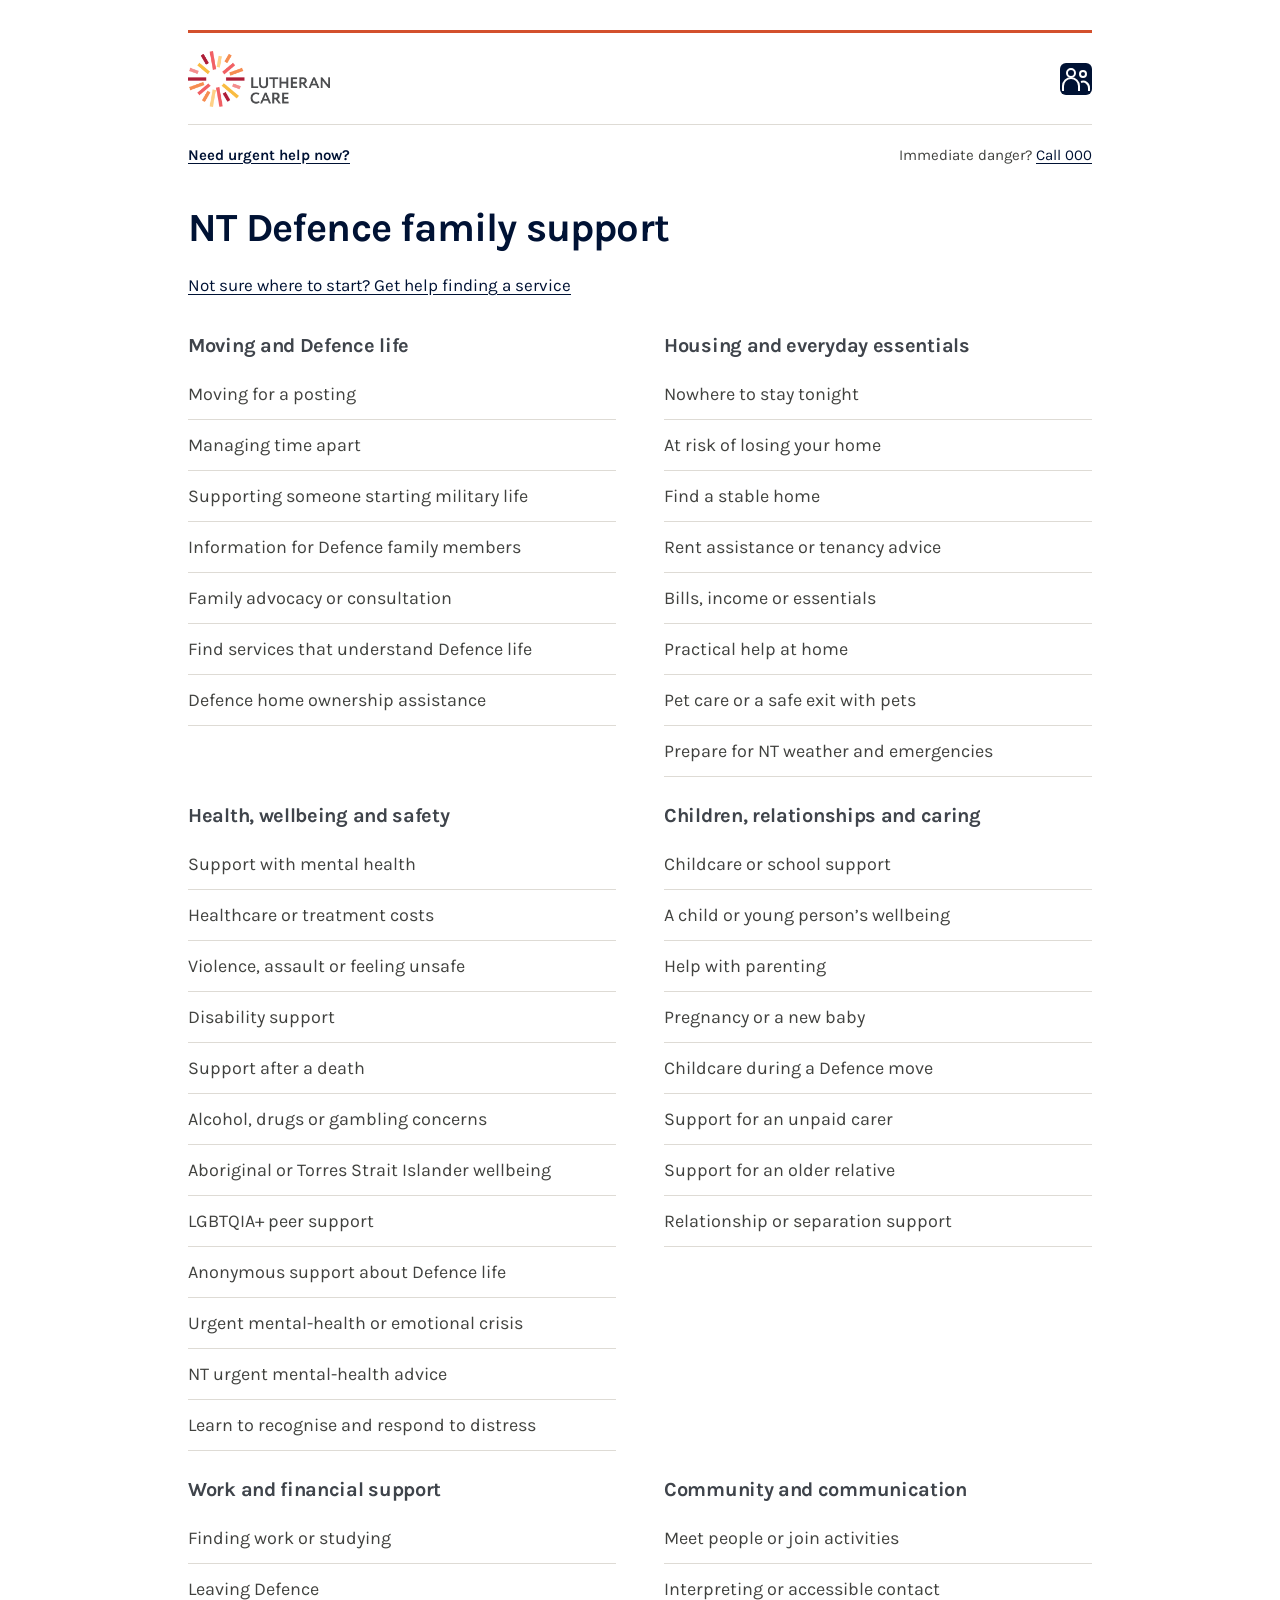
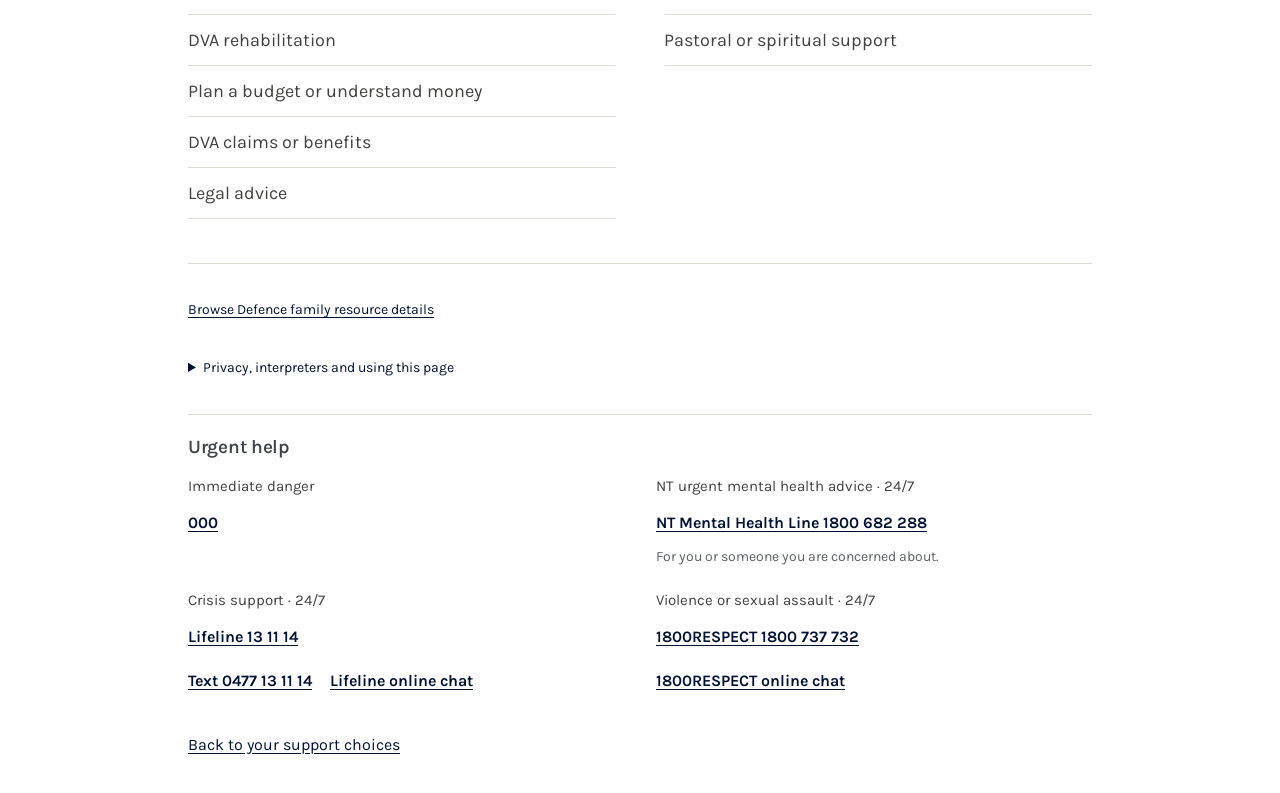
==== defence/index.html @ 1b8de9e5 "Clarify support typography and remove generic page copy" ====
<!doctype html>
<html lang="en">
<head>
  <meta charset="utf-8">
  <meta name="viewport" content="width=device-width, initial-scale=1">
  <meta name="theme-color" content="#001234">
  <meta name="referrer" content="no-referrer">
  <meta name="robots" content="noindex, nofollow">
  <meta name="description" content="Find support and advice for Defence members, veterans and families in the Northern Territory, with contacts, costs and eligibility explained.">
  <meta http-equiv="Content-Security-Policy" content="default-src 'self'; script-src 'self'; style-src 'self'; img-src 'self'; font-src 'self'; connect-src 'none'; form-action 'none'; base-uri 'none'; object-src 'none'">
  <link rel="icon" href="assets/support-icon.svg" type="image/svg+xml">
  <title>NT Defence family support | Lutheran Care</title>
  <link rel="stylesheet" href="support.css?v=20261005-typography-review">
  <script type="module" src="support.js?v=20261005-typography-review"></script>
</head>
<body class="support-defence">
  <a class="skip-link" href="#main">Skip to content</a>
  <div class="page-shell">
    <header class="site-header">
      <a href="support.html" aria-label="Support finder home"><img src="assets/lutheran-care-logo.png" width="152" height="60" alt="Lutheran Care"></a>
    </header>
    <nav class="quick-help" aria-label="Urgent support">
      <a href="#urgent-help" data-page-jump="urgent-help">Need urgent help now?</a>
      <span>Immediate danger? <a href="tel:000">Call 000</a></span>
    </nav>
    <main id="main" tabindex="-1">
      <div id="finder"></div>
      <noscript><h1>NT Defence family support</h1><p>Turn on JavaScript to match services to your situation. For serving members and families, call <a href="tel:1800624608">Defence Member and Family Helpline: 1800 624 608</a> (24/7). Veterans and families can call <a href="tel:1800823922">Veteran and Family Wellbeing Agency: 1800 823 922</a> (weekdays 8:30am–5pm local time).</p></noscript>
    </main>
    <footer>
      <p><a href="#directory">Browse Defence family resource details</a></p>
      <details class="access-help"><summary>Privacy, interpreters and using this page</summary><p>Your choices stay on this page. No answers are submitted or connected to the survey. Closing or reloading the page clears them; your browser may still keep page history.</p><p>Ask the service to arrange an interpreter or accessible contact method. Before sharing personal details, you can ask what it records and who can see it.</p></details>
      <section class="urgent" id="urgent-help" tabindex="-1" aria-labelledby="urgent-heading">
        <h2 id="urgent-heading">Urgent help</h2>
        <ul>
          <li><span>Immediate danger</span><a href="tel:000">000</a></li>
          <li><span>NT urgent mental health advice · 24/7</span><a href="tel:1800682288">NT Mental Health Line 1800 682 288</a><p>For you or someone you are concerned about.</p></li>
          <li><span>Crisis support · 24/7</span><a href="tel:131114">Lifeline 13 11 14</a><div class="urgent-actions"><a href="sms:0477131114">Text 0477 13 11 14</a><a href="https://www.lifeline.org.au/chat" rel="noreferrer">Lifeline online chat</a></div></li>
          <li><span>Violence or sexual assault · 24/7</span><a href="tel:1800737732">1800RESPECT 1800 737 732</a><div class="urgent-actions"><a href="https://www.1800respect.org.au/" rel="noreferrer">1800RESPECT online chat</a></div></li>
        </ul>
        <a class="urgent-return" href="#main" data-page-jump="main">Back to your support choices</a>
      </section>
    </footer>
  </div>
</body>
</html>
---- defence/support.css ----
@font-face {
  font-family: Karla;
  src: url("assets/Karla-Variable.ttf") format("truetype");
  font-weight: 200 800;
  font-display: swap;
}

/* Existing Karla body font; restrained accents and explicit text hierarchy. */
:root {
  --ink: #001234;
  --text: #41423f;
  --muted: #5b6066;
  --heading: #3f444b;
  --action: #b84527;
  --accent: #001234;
  --focus: #d3502d;
  --line: #dedbd5;
  --page: #fff;
  --soft: #f7f6f3;
  --selected: #fff4ed;
  --white: #fff;
  font-family: Karla, Arial, sans-serif;
  font-synthesis: none;
  color: var(--text);
  background: var(--page);
}

* { box-sizing: border-box; }
[hidden] { display: none !important; }
body { margin: 0; font-size: 17px; line-height: 1.65; }
button, input, select { font: inherit; }
button { cursor: pointer; }
button:disabled { cursor: default; opacity: .55; }
a { color: var(--accent); text-underline-offset: .2em; }
a:hover { text-decoration-thickness: 2px; }
a:focus-visible, button:focus-visible, input:focus-visible,
select:focus-visible, summary:focus-visible, [tabindex]:focus-visible {
  outline: 3px solid var(--focus);
  outline-offset: 4px;
}
::selection { background: #f4d2bc; color: var(--ink); }
p { max-width: 68ch; margin: 0 0 14px; }
h1, h2, h3 { color: var(--heading); font-weight: 600; }
h1 {
  max-width: none;
  margin: 0 0 12px;
  color: var(--ink);
  font-size: 40px;
  font-weight: 700;
  line-height: 1.15;
  letter-spacing: -.02em;
  text-wrap: wrap;
  overflow-wrap: normal;
  word-break: normal;
}
h2 { margin: 28px 0 12px; font-size: 23px; line-height: 1.3; letter-spacing: -.015em; }
h3 { margin: 0 0 8px; font-size: 22px; line-height: 1.3; letter-spacing: -.01em; }
main:focus { outline: none; }
.sr-only {
  position: absolute;
  width: 1px;
  height: 1px;
  padding: 0;
  margin: -1px;
  overflow: hidden;
  clip: rect(0, 0, 0, 0);
  white-space: nowrap;
  border: 0;
}
.skip-link { position: absolute; top: -100px; left: 20px; z-index: 5; background: var(--white); padding: 12px; }
.skip-link:focus { top: 8px; }

/* Specific titles and existing header markers identify each page. */
.page-shell { max-width: 1000px; margin: 0 auto; padding: 30px 48px 26px; }
.site-header {
  display: flex;
  align-items: center;
  gap: 24px;
  border-top: 3px solid var(--focus);
  border-bottom: 1px solid var(--line);
  padding: 18px 0 17px;
}
.site-header a { display: block; line-height: 0; }
.site-header img { display: block; width: 142px; height: auto; }
.site-header::after {
  content: "";
  display: block;
  width: 32px;
  height: 32px;
  flex: 0 0 32px;
  margin-left: auto;
  background: url("assets/support-icon.svg") center / contain no-repeat;
}
.support-homelessness .site-header { border-top-color: var(--ink); }
.support-defence .site-header { border-top-color: var(--focus); }
.quick-help {
  display: flex;
  align-items: center;
  justify-content: space-between;
  flex-wrap: wrap;
  gap: 0 24px;
  padding-top: 8px;
  font-size: 15px;
}
.quick-help > a { font-weight: 650; }
.quick-help a { display: inline-flex; align-items: center; min-height: 44px; }
.quick-help > span { color: var(--text); }
main { padding-top: 28px; min-height: 420px; }
.intro { margin-bottom: 26px; color: var(--muted); font-size: 18px; }
.back-nav {
  display: flex;
  align-items: center;
  flex-wrap: wrap;
  gap: 4px 24px;
  margin: 0 0 16px;
  font-size: 15px;
}
.back-nav a { display: inline-flex; align-items: center; min-height: 44px; }
.text-button {
  appearance: none;
  display: inline-flex;
  align-items: center;
  justify-content: center;
  min-height: 44px;
  padding: 6px 0;
  border: 0;
  background: none;
  color: var(--accent);
  text-decoration: underline;
  text-underline-offset: .2em;
}

/* Homepage links are plain rows, grouped only to make scanning easier. */
.home-groups { display: grid; grid-template-columns: repeat(2, minmax(0, 1fr)); gap: 26px 48px; }
.home-group { min-width: 0; }
.home-group h2 { margin: 0 0 10px; font-size: 20px; font-weight: 700; }
.home-links, .task-grid, .extra-task-grid { list-style: none; padding: 0; margin: 0; }
.home-links li { border-bottom: 1px solid var(--line); }
.home-links .extra-task-link { min-height: 50px; padding: 11px 0; color: var(--text); font-size: 18px; line-height: 1.45; text-decoration: none; }
.home-links .extra-task-link:hover strong { text-decoration: underline; text-underline-offset: .2em; }
.home-group h2 { scroll-margin-top: 24px; }
.task-link {
  display: flex;
  align-items: center;
  justify-content: space-between;
  gap: 16px;
  min-height: 50px;
  padding: 11px 0;
  color: var(--text);
  text-decoration: none;
}
.task-link > span { min-width: 0; }
.task-link strong { display: block; font-size: 18px; font-weight: 400; line-height: 1.45; }
.task-link small { display: block; margin-top: 4px; font-size: 15px; line-height: 1.4; color: var(--muted); }
.task-link svg { width: 19px; height: 19px; flex: 0 0 19px; stroke: var(--accent); }
.task-link:hover strong { text-decoration: underline; text-underline-offset: .2em; }
.task-link:focus-visible { outline-offset: 3px; }
.task-grid { display: grid; grid-template-columns: repeat(2, minmax(0, 1fr)); gap: 0 38px; }
.task-grid li { border-top: 1px solid var(--line); }
.task-choices .task-link { min-height: 64px; padding: 15px 0; }
.task-choices .task-link strong { font-size: 19px; }
.human-link { margin: 24px 0 0; font-size: 17px; }
.human-link a { display: inline-flex; align-items: center; min-height: 44px; }
.human-link + .human-link { margin-top: 10px; }
.intro + .human-link { margin: -10px 0 24px; }
.extra-help { margin-top: 28px; border-top: 1px solid var(--line); padding-top: 12px; }
.extra-help > summary { cursor: pointer; min-height: 44px; padding: 8px 0; font-size: 18px; font-weight: 650; }
.extra-task-grid { display: grid; grid-template-columns: repeat(2, minmax(0, 1fr)); column-gap: 38px; }
.extra-task-link { display: flex; align-items: center; min-height: 44px; padding: 9px 0; font-size: 16px; }
.extra-task-link strong { font-weight: 400; }
.home-help { margin: 12px 0 26px; }

/* Answers stay visible while one necessary question is asked at a time. */
.answer-record {
  max-width: 780px;
  margin: 18px 0 24px;
  padding: 4px 16px;
  border-radius: 4px;
  background: var(--soft);
  font-size: 16px;
}
.answer-record ul { list-style: none; margin: 0; padding: 0; }
.answer-record li { display: flex; align-items: center; justify-content: space-between; gap: 16px; padding: 8px 0; }
.answer-record li + li { border-top: 1px solid var(--line); }
.answer-record li > span { min-width: 0; }
.answer-record small, .answer-record strong { display: block; }
.answer-record small { font-size: 14px; line-height: 1.4; color: var(--muted); }
.answer-record strong { margin-top: 2px; color: var(--text); font-weight: 600; line-height: 1.5; }
.answer-record button, .answer-record a { flex-shrink: 0; min-height: 44px; }
.answer-record a { display: inline-flex; align-items: center; }
.handoff-context { margin-bottom: 18px; font-size: 16px; }
.question-area { max-width: 780px; margin-top: 24px; }
#support-flow { max-width: 780px; margin: 0; }
.flow-back { position: static; margin: 0 0 10px; }
.flow-back .text-button { justify-content: flex-start; }
.choice-fieldset { min-width: 0; max-width: 780px; margin: 0; padding: 0; border: 0; }
.choice-fieldset legend { max-width: 100%; width: 100%; margin-bottom: 16px; padding: 0; }
.choice-fieldset legend h2 { margin: 0; font-size: 26px; font-weight: 600; line-height: 1.3; }
#flow-questions legend h2, #support-contacts-heading { scroll-margin-top: clamp(80px, 25vh, 180px); }
.question-hint { margin: 0 0 16px; color: var(--muted); font-size: 16px; }
.choice-list { display: grid; grid-template-columns: repeat(2, minmax(0, 1fr)); gap: 10px; }
.choice-row {
  display: flex;
  align-items: flex-start;
  gap: 12px;
  min-height: 56px;
  padding: 13px 16px;
  border: 1px solid #8b8e91;
  border-radius: 4px;
  background: var(--white);
  cursor: pointer;
}
.choice-row > span { min-width: 0; }
.choice-row:hover { border-color: var(--accent); background: var(--soft); }
.choice-row:has(input:checked) { border-color: var(--accent); box-shadow: inset 0 0 0 1px var(--accent); background: var(--selected); }
.choice-row:has(input:focus-visible) { outline: 3px solid var(--focus); outline-offset: 3px; }
.choice-row input { width: 21px; height: 21px; flex: 0 0 21px; margin: 2px 0 0; accent-color: var(--accent); }
.choice-row input:focus-visible { outline: none; }
.choice-row strong { display: block; color: var(--text); font-size: 17px; line-height: 1.45; font-weight: 500; }
.choice-row small { display: block; margin-top: 4px; font-size: 14px; line-height: 1.55; color: var(--muted); }
.form-actions { position: static; display: flex; align-items: center; flex-wrap: wrap; gap: 12px 20px; margin: 18px 0 12px; }
.related-needs { display: flex; flex-direction: column; align-items: flex-start; gap: 8px; margin-top: 20px; font-size: 16px; }
.related-needs a { display: inline-flex; align-items: center; min-height: 44px; }
.topic-label, .quiet { color: var(--muted); font-size: 14px; }
.safety-note { max-width: 780px; }
.notice { margin: 0 0 20px; padding: 14px 18px; border-radius: 4px; background: var(--selected); font-size: 16px; line-height: 1.5; }
.error { color: #992824; font-size: 16px; }

/* Full contact cards keep direct actions and published conditions together. */
.flow-results { margin-top: 24px; }
.contacts-heading { margin-bottom: 16px; }
.contacts-heading h2 { margin: 0; color: var(--muted); font-size: 18px; font-weight: 500; line-height: 1.4; }
.service-card {
  min-width: 0;
  margin: 0 0 20px;
  padding: 24px;
  border: 1px solid var(--line);
  border-radius: 4px;
  background: var(--white);
}
.service-card-head { min-width: 0; margin-bottom: 16px; }
.service-card-head h3 { margin: 0 0 10px; color: var(--heading); font-size: 24px; font-weight: 600; line-height: 1.3; overflow-wrap: break-word; }
.service-card .offer { margin: 0 0 10px; color: var(--text); font-size: 17px; line-height: 1.6; }
.area { margin: 0 0 8px; font-size: 15px; color: var(--muted); }
.fit-note { margin: 0; font-size: 15px; line-height: 1.65; color: var(--muted); }
.contact-panel { min-width: 0; padding: 16px 18px; border-radius: 4px; background: var(--soft); }
.service-actions, .alt-actions { display: flex; align-items: center; flex-wrap: wrap; gap: 8px 18px; margin: 0 0 12px; }
.service-actions a, .alt-actions a { display: inline-flex; align-items: center; min-height: 44px; font-size: 16px; overflow-wrap: anywhere; }
.button {
  display: inline-flex;
  align-items: center;
  justify-content: center;
  max-width: 100%;
  min-height: 48px;
  padding: 11px 18px;
  border: 1px solid var(--action);
  border-radius: 4px;
  background: var(--action);
  color: var(--white);
  font-size: 17px;
  line-height: 1.35;
  font-weight: 600;
  text-align: center;
  text-decoration: none;
}
.button:hover { background: var(--ink); border-color: var(--ink); color: var(--white); text-decoration: underline; }
.button-secondary { border-color: var(--accent); background: var(--white); color: var(--accent); }
.service-actions .button { font-size: 17px; }
.button-secondary:hover { background: var(--selected); color: var(--accent); }
.contact-panel p { margin: 0 0 10px; font-size: 15px; line-height: 1.5; }
.contact-panel p:last-child { margin-bottom: 0; }
.contact-panel .hours { font-weight: 500; color: var(--text); }
.contact-panel .official, .contact-panel .another-contact, .alternative > .official {
  display: inline-flex;
  align-items: center;
  min-height: 44px;
  margin-right: 18px;
  font-size: 15px;
}
.contact-panel .notice { margin-bottom: 14px; padding: 12px; }
.published-contact { white-space: pre-line; }
.service-information, .service-qualifications { min-width: 0; margin-top: 16px; }
.fit, .access, .cost { color: var(--muted); font-size: 16px; line-height: 1.65; }
.fit strong, .access strong, .cost strong { color: var(--text); font-weight: 600; }
.service-information p, .service-qualifications p, .alternative p, .contact-panel p {
  white-space: pre-line;
  overflow-wrap: anywhere;
}
.service-information p:last-child, .service-qualifications p:last-child { margin-bottom: 0; }
.service-source { margin-top: 12px; font-size: 14px; color: var(--muted); }
.service-source summary { display: list-item; min-height: 44px; padding: 10px 0; color: var(--muted); cursor: pointer; }
.service-source ul { margin: 0; padding-left: 20px; }
.service-source a { display: inline-flex; align-items: center; min-height: 44px; overflow-wrap: anywhere; }
.service-source li + li { margin-top: 2px; }
.service-checked { margin: 12px 0 0; font-size: 14px; color: var(--muted); }
#support-answers, #support-contacts, #other-contacts { scroll-margin-top: 24px; }
#other-contacts:focus, .urgent:focus { outline: 2px solid var(--focus); outline-offset: 6px; }
.alternate-list { margin-top: 28px; }
.alternate-list > h2 { margin: 0 0 16px; font-size: 23px; }
.alternative:not(.service-card) { padding: 20px 0; border-top: 1px solid var(--line); }
.alternative p { margin-bottom: 10px; font-size: 16px; }
.alt-heading { display: flex; justify-content: space-between; align-items: baseline; gap: 24px; }
.more-services { margin-top: 24px; border-top: 1px solid var(--line); padding-top: 12px; }
.more-services > summary { min-height: 44px; padding: 8px 0; color: var(--accent); font-weight: 600; cursor: pointer; }
.more-services > div { margin-top: 10px; }
.say { margin-top: 20px; font-size: 16px; }
.say summary { min-height: 44px; width: fit-content; padding: 10px 0; color: var(--accent); cursor: pointer; }
.say p { margin: 8px 0 0; padding: 15px 18px; border-radius: 4px; background: var(--soft); }
.result-bottom { display: flex; align-items: center; justify-content: space-between; flex-wrap: wrap; gap: 8px 24px; margin-top: 24px; font-size: 16px; }
.result-bottom a { display: inline-flex; align-items: center; min-height: 44px; }
.eligibility-note { margin-top: 20px; color: var(--muted); font-size: 15px; }
/* Older resource/preference renderers retain these shared content classes. */
.result-layout { display: block; }
.result-main { min-width: 0; margin-bottom: 16px; }
.result-main .primary-service-heading { font-size: 24px; }
.result-main .offer { font-size: 18px; }
.context { margin-bottom: 18px; color: var(--muted); font-size: 15px; }
.context p { margin: 0; }

/* Optional support preferences and resource details. */
.support-preferences { margin-top: 28px; border-top: 1px solid var(--line); padding-top: 24px; }
.preference-fieldset { min-width: 0; max-width: 780px; margin: 0; padding: 0; border: 0; }
.preference-fieldset legend { margin-bottom: 10px; padding: 0; font-size: 21px; font-weight: 650; line-height: 1.3; }
.preference-list { display: grid; gap: 10px; }
.preference-list .choice-row { min-height: 52px; padding: 12px 16px; }
.preference-group { margin-top: 24px; }
.preference-group h2 { margin: 0 0 12px; font-size: 21px; }
.preference-note { font-size: 16px; }
.chat-options { margin-top: 16px; border-top: 1px solid var(--line); padding-top: 16px; }
.chat-options ul { list-style: none; padding: 0; margin: 0; }
.chat-options li { margin-bottom: 8px; }
.chat-options li a { display: inline-flex; align-items: center; min-height: 44px; font-size: 16px; font-weight: 600; }
.chat-options small { display: block; font-size: 13px; line-height: 1.4; color: var(--text); }
.directory-filters { display: grid; grid-template-columns: repeat(2, minmax(0, 1fr)); gap: 20px; margin: 24px 0; }
.directory-filters label { min-width: 0; font-weight: 650; }
.directory-filters select {
  display: block;
  width: 100%;
  max-width: 100%;
  min-height: 48px;
  margin-top: 8px;
  padding: 10px;
  border: 1px solid var(--muted);
  border-radius: 4px;
  background: var(--white);
  color: var(--ink);
  font-weight: 400;
}
.directory-count { font-size: 16px; color: var(--muted); }
.directory-card { padding: 12px 0; border-top: 1px solid var(--line); scroll-margin-top: 24px; }
.directory-card > summary { min-height: 44px; padding: 8px 0; color: var(--accent); font-size: 21px; font-weight: 650; cursor: pointer; overflow-wrap: anywhere; }
.directory-card > div { padding: 8px 12px 20px; }
.directory-card .alternative { margin: 0; padding: 0; border: 0; }
.directory-access { margin-top: 18px; border-top: 1px solid var(--line); padding-top: 12px; font-size: 16px; }
.directory-access h3 { font-size: 18px; }
.directory-access p, .directory-access li { overflow-wrap: anywhere; }

/* Emergency support stays available independently of the finder. */
footer { margin-top: 44px; border-top: 1px solid var(--line); padding-top: 24px; color: var(--muted); font-size: 14px; }
footer > p > a { display: inline-flex; align-items: center; min-height: 44px; }
.access-help { margin-bottom: 24px; }
.access-help summary { min-height: 44px; width: fit-content; padding: 10px 0; color: var(--accent); cursor: pointer; }
.access-help p { margin-top: 12px; font-size: 14px; }
.urgent { border-top: 1px solid var(--line); padding-top: 20px; scroll-margin-top: 24px; }
.urgent h2 { margin: 0 0 16px; font-size: 19px; }
.urgent ul { display: grid; grid-template-columns: repeat(2, minmax(0, 1fr)); gap: 22px 32px; list-style: none; margin: 0; padding: 0; }
.urgent li { min-width: 0; }
.urgent li span { display: block; margin-bottom: 4px; color: var(--text); font-size: 15px; line-height: 1.4; }
.urgent li a { display: inline-flex; align-items: center; min-height: 44px; max-width: 100%; font-size: 16px; font-weight: 650; overflow-wrap: anywhere; }
.urgent li p { margin: 0; font-size: 14px; }
.urgent-actions { display: flex; flex-wrap: wrap; gap: 0 18px; }
.urgent-return { display: inline-flex; align-items: center; min-height: 44px; margin-top: 20px; font-size: 16px; }
.checked { margin: 20px 0 0; font-size: 12px; }

@media (max-width: 700px) {
  .page-shell { padding: 22px 23px 24px; }
  .site-header { padding-top: 16px; padding-bottom: 15px; }
  .site-header img { width: 120px; }
  .quick-help { gap: 0 18px; font-size: 14px; padding-top: 6px; }
  main { padding-top: 22px; min-height: 0; }
  h1 { font-size: 32px; }
  .intro { font-size: 17px; margin-bottom: 24px; }
  .back-nav { margin-bottom: 14px; }
  .home-groups { grid-template-columns: 1fr; gap: 26px; }
  .home-group h2 { font-size: 20px; }
  .task-grid, .extra-task-grid { grid-template-columns: 1fr; }
  .task-link { min-height: 50px; padding: 11px 0; }
  .task-link strong { font-size: 18px; }
  .task-link small { font-size: 14px; }
  .task-choices .task-link { min-height: 60px; }
  .task-choices .task-link strong { font-size: 18px; }
  .human-link { font-size: 16px; margin-top: 20px; }
  .home-help { margin: 10px 0 24px; }
  .answer-record { padding: 4px 12px; margin-bottom: 22px; }
  .answer-record li { gap: 12px; }
  .question-area { margin-top: 22px; }
  .choice-fieldset legend h2 { font-size: 24px; }
  .choice-list { grid-template-columns: 1fr; }
  .choice-list-compact { grid-template-columns: repeat(2, minmax(0, 1fr)); }
  .choice-row { gap: 10px; padding: 12px; }
  .choice-row { scroll-margin-block: 18px; }
  .notice { padding: 14px 16px; font-size: 15px; }
  .contacts-heading h2 { font-size: 18px; }
  .service-card { padding: 18px 16px; margin-bottom: 18px; }
  .service-card-head h3 { font-size: 22px; }
  .service-card .offer { font-size: 17px; }
  .contact-panel { padding: 14px; }
  .service-actions { gap: 6px 14px; }
  .service-actions .button { width: 100%; }
  .service-information { margin-top: 14px; }
  .alt-heading { display: block; }
  .directory-filters { grid-template-columns: 1fr; gap: 14px; }
  .directory-card > div { padding-left: 0; padding-right: 0; }
  .urgent ul { grid-template-columns: 1fr; gap: 18px; }
  footer { margin-top: 36px; }
}

@media (max-width: 360px) {
  .page-shell { padding-inline: 18px; }
  .site-header img { width: 110px; }
}

@media (prefers-reduced-motion: reduce) {
  * { transition: none !important; scroll-behavior: auto !important; }
}

@media (forced-colors: active) {
  .site-header, .choice-row, .service-card, .contact-panel { border-color: CanvasText; }
  .choice-row:has(input:checked) { outline: 1px solid Highlight; box-shadow: none; }
}

@page { size: A4; margin: 14mm; }
@media print {
  html, body { background: #fff; }
  body { font-size: 16px; line-height: 1.4; }
  .page-shell { max-width: none; padding: 0; }
  .site-header { border-top: 0; padding: 0 0 12px; }
  main { padding-top: 20px; min-height: 0; }
  h1 { font-size: 26px; }
  h1, h2, h3 { break-after: avoid; }
  .back-nav, .skip-link, .quick-help, .help-index, .home-groups, .task-grid,
  .extra-help, .answer-record, .question-area, #support-flow,
  .form-actions, .flow-back, .related-needs, .result-bottom,
  .preference-fieldset, .access-help, .urgent, .say,
  .another-contact, .service-source, .directory-filters { display: none; }
  .service-source { display: block; margin-top: 8px; }
  .service-source > summary { display: block; min-height: 0; padding: 0; font-size: 13px; font-weight: 400; color: #444; list-style: none; }
  .service-source > summary::-webkit-details-marker { display: none; }
  .service-source > ul { display: none; }
  .flow-results { border: 0; margin: 0; padding: 0; }
  .contacts-heading { margin-bottom: 14px; }
  .service-card { margin-bottom: 16px; padding: 12px 0; border: 0; border-top: 1px solid #aaa; break-inside: avoid; }
  .service-card-head h3, .primary-service-heading { font-size: 22px; }
  .service-card .offer { font-size: 17px; }
  .contact-panel { margin: 0; padding: 8px 0; background: #fff; break-inside: avoid; }
  .contact-panel .button, .button { min-height: 0; border: 0; padding: 0; background: #fff; color: #111; text-align: left; justify-content: flex-start; }
  .service-actions, .alt-actions { display: block; margin-bottom: 8px; }
  .service-actions a, .alt-actions a, .contact-panel a, .alternative > .official { display: block; min-height: 0; max-width: 100%; margin: 0 0 6px; overflow-wrap: anywhere; }
  .service-actions .button { width: auto; }
  .service-information, .service-qualifications { margin-top: 10px; }
  .alternate-list, .support-preferences { margin-top: 18px; }
  .alternative, .directory-card { break-inside: avoid; }
  .alternative { padding: 12px 0; }
  a { color: #111; }
  .service-card a[href^="http"]::after,
  .service-card a[href^="mailto:"]::after,
  .result-layout a[href^="http"]::after,
  .result-layout a[href^="mailto:"]::after,
  .alternative a[href^="http"]::after,
  .alternative a[href^="mailto:"]::after,
  .notice a[href^="http"]::after {
    content: " — " attr(href);
    font-size: 12px;
    font-weight: 400;
    overflow-wrap: anywhere;
    word-break: break-word;
  }
  .more-services > summary { display: none; }
  .more-services > div { display: block !important; }
  .more-services::details-content { content-visibility: visible !important; display: block !important; }
  footer { display: block; margin-top: 10px; padding: 0; border: 0; }
  footer > p { display: none; }
  .checked { display: block; margin: 0; color: #444; font-size: 11px; }
}
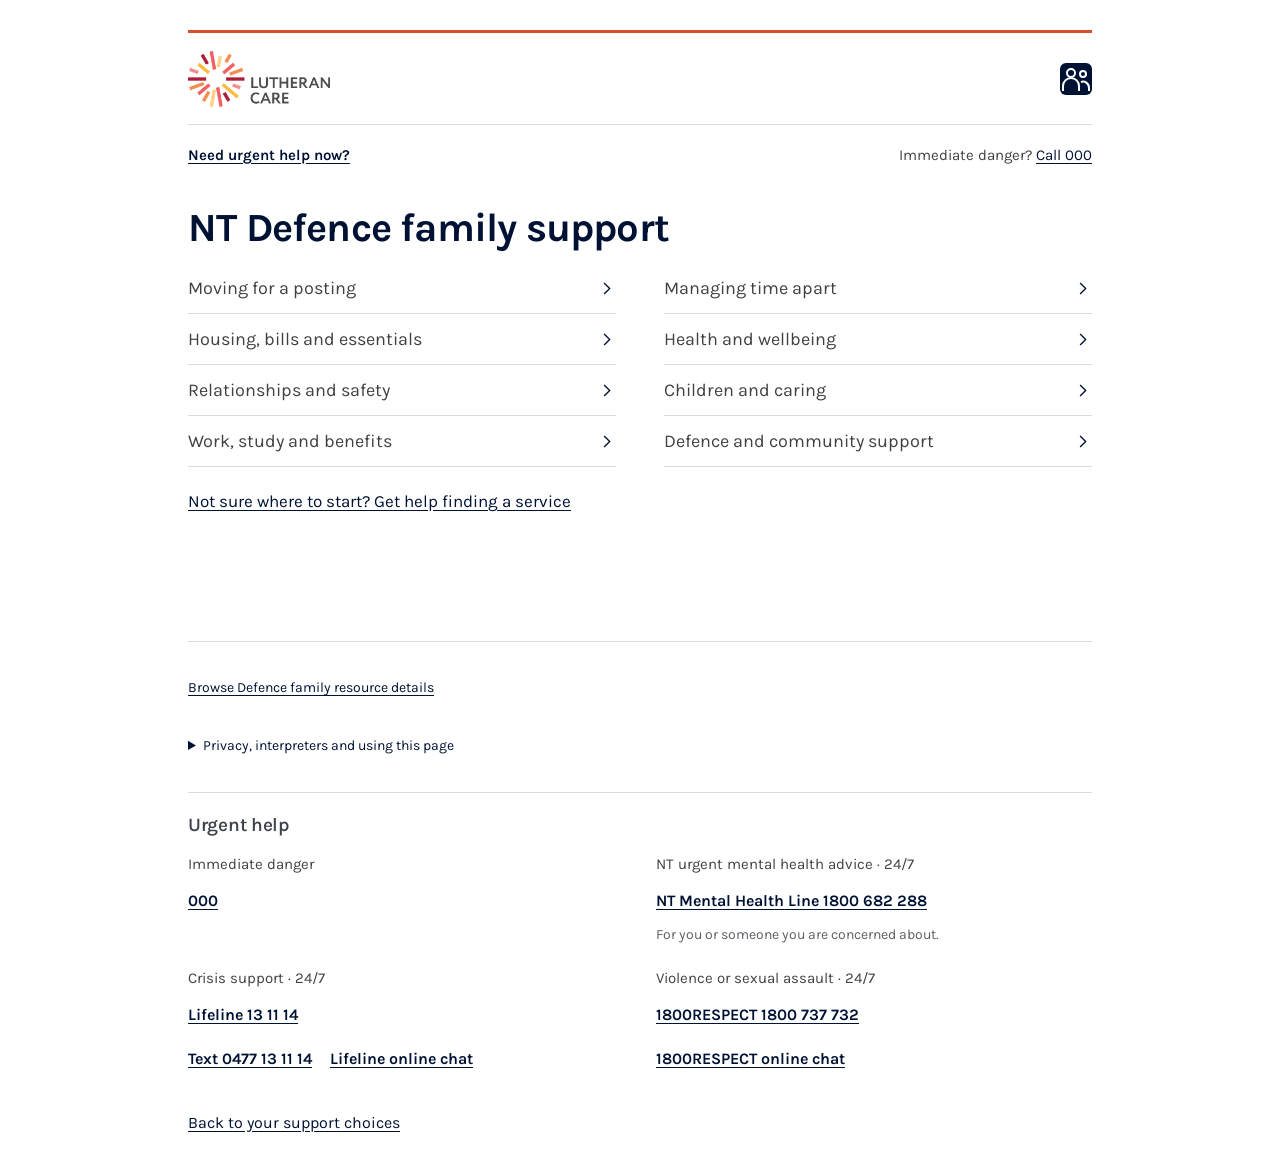
==== commit e0dc2a04: "Restore compact support entrances and defer detailed tasks" ====
--- a/defence/index.html
+++ b/defence/index.html
@@ -10,8 +10,8 @@
   <meta http-equiv="Content-Security-Policy" content="default-src 'self'; script-src 'self'; style-src 'self'; img-src 'self'; font-src 'self'; connect-src 'none'; form-action 'none'; base-uri 'none'; object-src 'none'">
   <link rel="icon" href="assets/support-icon.svg" type="image/svg+xml">
   <title>NT Defence family support | Lutheran Care</title>
-  <link rel="stylesheet" href="support.css?v=20261005-typography-review">
-  <script type="module" src="support.js?v=20261005-typography-review"></script>
+  <link rel="stylesheet" href="support.css?v=20261006-home-density">
+  <script type="module" src="support.js?v=20261006-home-density"></script>
 </head>
 <body class="support-defence">
   <a class="skip-link" href="#main">Skip to content</a>
--- a/defence/support.css
+++ b/defence/support.css
@@ -132,6 +132,7 @@
 
 /* Homepage links are plain rows, grouped only to make scanning easier. */
 .home-groups { display: grid; grid-template-columns: repeat(2, minmax(0, 1fr)); gap: 26px 48px; }
+.home-entry-grid { display: grid; grid-template-columns: repeat(2, minmax(0, 1fr)); gap: 0 48px; }
 .home-group { min-width: 0; }
 .home-group h2 { margin: 0 0 10px; font-size: 20px; font-weight: 700; }
 .home-links, .task-grid, .extra-task-grid { list-style: none; padding: 0; margin: 0; }
@@ -243,7 +244,7 @@
 .service-card .offer { margin: 0 0 10px; color: var(--text); font-size: 17px; line-height: 1.6; }
 .area { margin: 0 0 8px; font-size: 15px; color: var(--muted); }
 .fit-note { margin: 0; font-size: 15px; line-height: 1.65; color: var(--muted); }
-.contact-panel { min-width: 0; padding: 16px 18px; border-radius: 4px; background: var(--soft); }
+.contact-panel { min-width: 0; padding: 0; background: none; }
 .service-actions, .alt-actions { display: flex; align-items: center; flex-wrap: wrap; gap: 8px 18px; margin: 0 0 12px; }
 .service-actions a, .alt-actions a { display: inline-flex; align-items: center; min-height: 44px; font-size: 16px; overflow-wrap: anywhere; }
 .button {
@@ -277,7 +278,7 @@
   margin-right: 18px;
   font-size: 15px;
 }
-.contact-panel .notice { margin-bottom: 14px; padding: 12px; }
+.contact-panel .notice { margin-bottom: 16px; padding: 0 0 0 12px; border-left: 3px solid var(--line); border-radius: 0; background: none; }
 .published-contact { white-space: pre-line; }
 .service-information, .service-qualifications { min-width: 0; margin-top: 16px; }
 .fit, .access, .cost { color: var(--muted); font-size: 16px; line-height: 1.65; }
@@ -381,6 +382,7 @@
   h1 { font-size: 32px; }
   .intro { font-size: 17px; margin-bottom: 24px; }
   .back-nav { margin-bottom: 14px; }
+  .home-entry-grid { grid-template-columns: 1fr; }
   .home-groups { grid-template-columns: 1fr; gap: 26px; }
   .home-group h2 { font-size: 20px; }
   .task-grid, .extra-task-grid { grid-template-columns: 1fr; }
@@ -391,10 +393,11 @@
   .task-choices .task-link strong { font-size: 18px; }
   .human-link { font-size: 16px; margin-top: 20px; }
   .home-help { margin: 10px 0 24px; }
-  .answer-record { padding: 4px 12px; margin-bottom: 22px; }
+  .answer-record { padding: 4px 12px; margin-bottom: 16px; }
   .answer-record li { gap: 12px; }
   .question-area { margin-top: 22px; }
-  .choice-fieldset legend h2 { font-size: 24px; }
+  .choice-fieldset legend { margin-bottom: 12px; }
+  .choice-fieldset legend h2 { font-size: 22px; line-height: 1.25; }
   .choice-list { grid-template-columns: 1fr; }
   .choice-list-compact { grid-template-columns: repeat(2, minmax(0, 1fr)); }
   .choice-row { gap: 10px; padding: 12px; }
@@ -404,7 +407,7 @@
   .service-card { padding: 18px 16px; margin-bottom: 18px; }
   .service-card-head h3 { font-size: 22px; }
   .service-card .offer { font-size: 17px; }
-  .contact-panel { padding: 14px; }
+  .contact-panel { padding: 0; }
   .service-actions { gap: 6px 14px; }
   .service-actions .button { width: 100%; }
   .service-information { margin-top: 14px; }
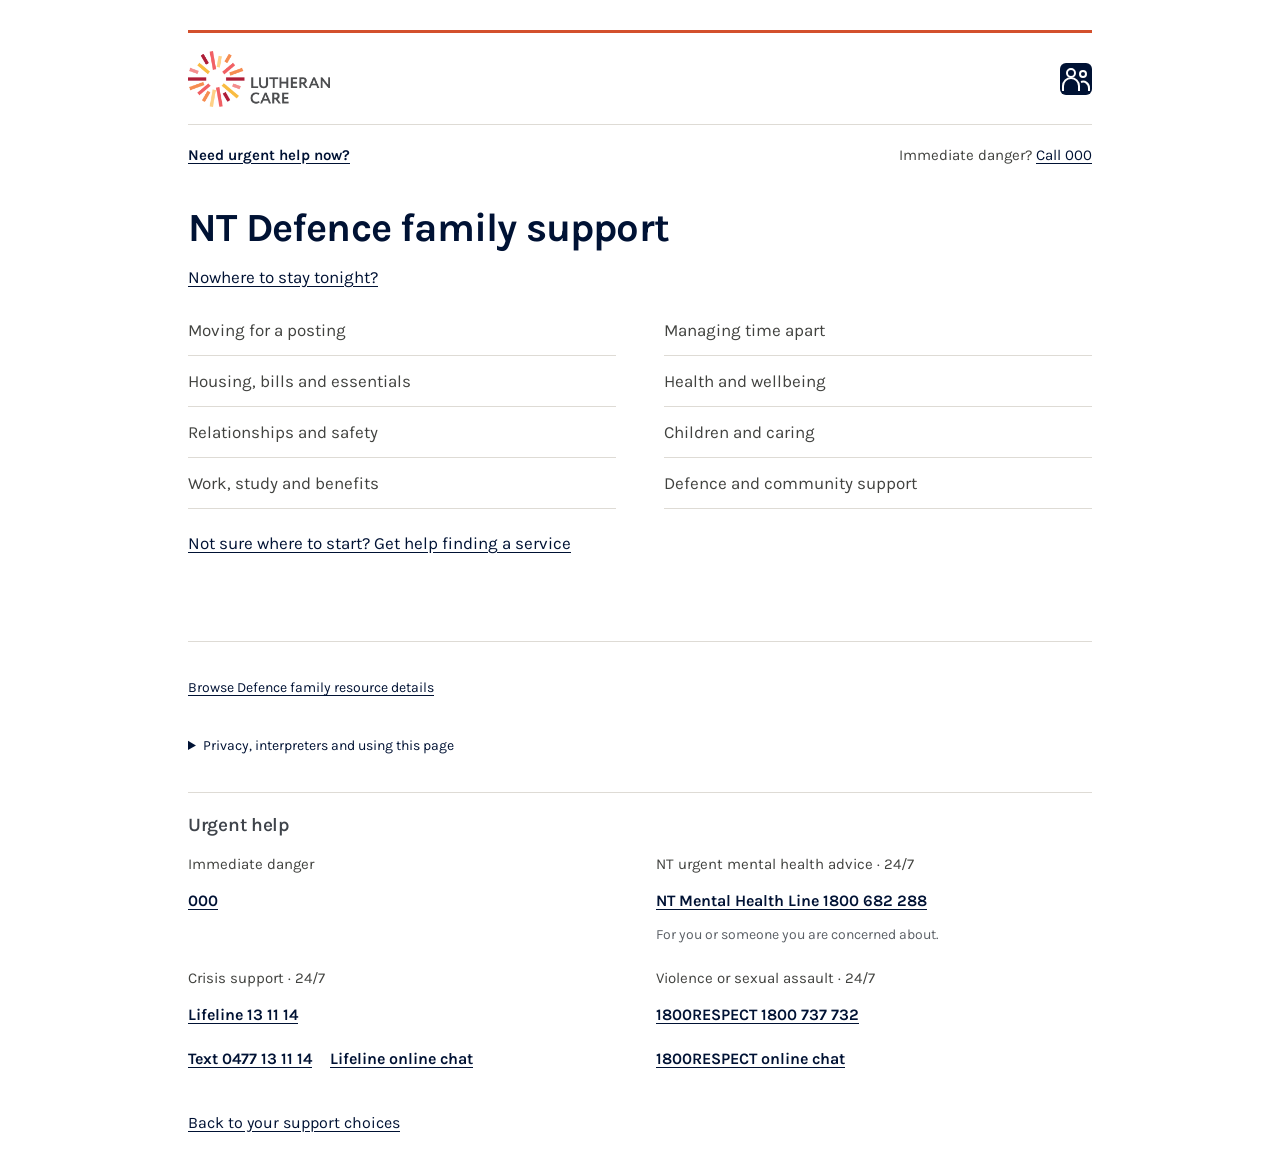
==== commit 85179518: "Rebuild support discovery around immediate contacts and optional narrowing" ====
--- a/defence/index.html
+++ b/defence/index.html
@@ -10,8 +10,8 @@
   <meta http-equiv="Content-Security-Policy" content="default-src 'self'; script-src 'self'; style-src 'self'; img-src 'self'; font-src 'self'; connect-src 'none'; form-action 'none'; base-uri 'none'; object-src 'none'">
   <link rel="icon" href="assets/support-icon.svg" type="image/svg+xml">
   <title>NT Defence family support | Lutheran Care</title>
-  <link rel="stylesheet" href="support.css?v=20261006-home-density">
-  <script type="module" src="support.js?v=20261006-home-density"></script>
+  <link rel="stylesheet" href="support.css?v=20261006-results-final">
+  <script type="module" src="support.js?v=20261006-results-final"></script>
 </head>
 <body class="support-defence">
   <a class="skip-link" href="#main">Skip to content</a>
--- a/defence/support.css
+++ b/defence/support.css
@@ -195,6 +195,9 @@
 .flow-back { position: static; margin: 0 0 10px; }
 .flow-back .text-button { justify-content: flex-start; }
 .choice-fieldset { min-width: 0; max-width: 780px; margin: 0; padding: 0; border: 0; }
+#flow-questions .flow-question + .flow-question { margin-top: 32px; }
+#flow-questions .flow-question + .flow-question .choice-list { padding-top: 0; }
+.flow-results:not([hidden]) { margin-top: 32px; padding-top: 24px; border-top: 1px solid var(--line); }
 .choice-fieldset legend { max-width: 100%; width: 100%; margin-bottom: 16px; padding: 0; }
 .choice-fieldset legend h2 { margin: 0; font-size: 26px; font-weight: 600; line-height: 1.3; }
 #flow-questions legend h2, #support-contacts-heading { scroll-margin-top: clamp(80px, 25vh, 180px); }
@@ -485,3 +488,48 @@
   footer > p { display: none; }
   .checked { display: block; margin: 0; color: #444; font-size: 11px; }
 }
+
+/* Contacts appear independently of optional narrowing. */
+.discovery { margin-top: 32px; border-top: 1px solid var(--line); padding-top: 28px; }
+.discovery-heading { display:flex; align-items:flex-end; justify-content:space-between; gap:20px; flex-wrap:wrap; }
+.discovery-heading h2 { margin:0 0 8px; }
+.area-control { display:flex; align-items:center; gap:10px; margin-bottom:8px; }
+.area-control label { font-weight:700; }
+.area-control select { max-width:310px; width:100%; font:inherit; padding:8px 30px 8px 10px; border:1px solid #9d9fa3; border-radius:2px; background:white; color:var(--ink); }
+.chosen-refinements { font-size:0.93rem; margin:4px 0 18px; color:var(--muted); }
+.chosen-refinements:empty { display:none; }
+.refinement-panel { border:1px solid var(--line); margin:12px 0 24px; padding:0; }
+.refinement-panel>summary { padding:14px 16px; font-weight:700; cursor:pointer; color:var(--ink); }
+.refinement-panel>summary span { font-weight:400; font-size:0.95em; }
+.refinement-panel[open]>summary { border-bottom:1px solid var(--line); }
+#discovery-fields { padding:16px; }
+.optional-field { margin:0 0 24px; padding:0; border:0; }
+.optional-field:last-child { margin-bottom:0; }
+.optional-field legend,.field-label { font-weight:700; display:block; margin-bottom:10px; }
+.optional-field .choice-list { gap:7px; }
+.optional-field .choice-row { min-height:42px; padding:9px; }
+.optional-field .choice-row strong { font-size:0.96rem; }
+.age-input { width:110px; max-width:100%; font:inherit; border:1px solid #92969d; border-radius:2px; padding:10px; }
+.age-input[aria-invalid=true] { border-color:#b00020; }
+.field-error { color:#b00020; margin:6px 0 0; font-size:0.9rem; }
+.field-error:empty { display:none; }
+.other-options { margin:24px 0; border-top:1px solid var(--line); border-bottom:1px solid var(--line); padding:16px 0; }
+.other-options>summary { font-weight:700; cursor:pointer; color:var(--ink); }
+.other-contact-list { margin-top:20px; }
+.contact-shortlist .service-card { margin-top:0; margin-bottom:20px; }
+.result-notice { margin:0 0 20px; }
+.contact-action { display:block; margin:0 0 12px; font-weight:700; }
+#discovery-recovery { display:flex; flex-wrap:wrap; align-items:center; gap:18px; }
+@media(min-width:960px){
+ .discovery-layout:has(.refinement-panel[open]) { display:grid; grid-template-columns:minmax(220px,280px) minmax(0,1fr); gap:30px; align-items:start; }
+ .discovery-layout:has(.refinement-panel[open]) .refinement-panel { margin-top:0; }
+ .discovery-layout:has(.refinement-panel[open]) .choice-list-compact { grid-template-columns:1fr; }
+}
+@media print { .refinement-panel,.area-control,#discovery-recovery,.back-nav { display:none!important; } .discovery-layout { display:block!important; } }
+
+.optional-field-group { border-bottom:1px solid var(--line); }
+.optional-field-group:last-child { border-bottom:0; }
+.optional-field-group>summary { padding:12px 0; font-weight:700; cursor:pointer; }
+.optional-field-body { padding:4px 0 12px; }
+.optional-field-body .field-label,.optional-field-body legend { position:absolute; width:1px; height:1px; overflow:hidden; clip-path:inset(50%); }
+#discovery-fields { padding-top:4px; padding-bottom:4px; }
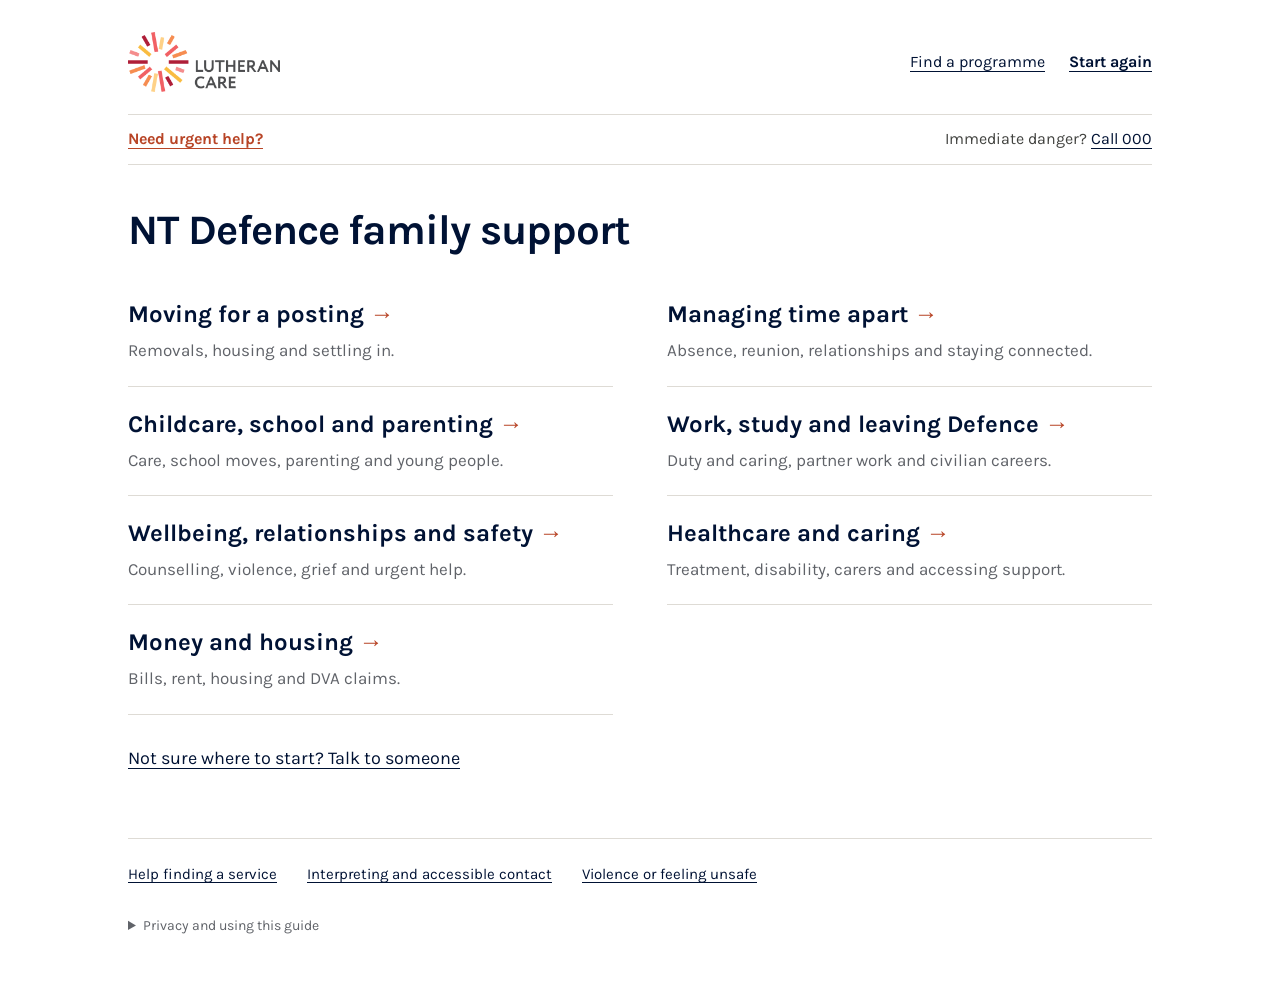
==== commit 447ee1c2: "Redesign Defence support around authored family action pages" ====
--- a/defence/index.html
+++ b/defence/index.html
@@ -1,46 +1,3 @@
 <!doctype html>
-<html lang="en">
-<head>
-  <meta charset="utf-8">
-  <meta name="viewport" content="width=device-width, initial-scale=1">
-  <meta name="theme-color" content="#001234">
-  <meta name="referrer" content="no-referrer">
-  <meta name="robots" content="noindex, nofollow">
-  <meta name="description" content="Find support and advice for Defence members, veterans and families in the Northern Territory, with contacts, costs and eligibility explained.">
-  <meta http-equiv="Content-Security-Policy" content="default-src 'self'; script-src 'self'; style-src 'self'; img-src 'self'; font-src 'self'; connect-src 'none'; form-action 'none'; base-uri 'none'; object-src 'none'">
-  <link rel="icon" href="assets/support-icon.svg" type="image/svg+xml">
-  <title>NT Defence family support | Lutheran Care</title>
-  <link rel="stylesheet" href="support.css?v=20261006-results-final">
-  <script type="module" src="support.js?v=20261006-results-final"></script>
-</head>
-<body class="support-defence">
-  <a class="skip-link" href="#main">Skip to content</a>
-  <div class="page-shell">
-    <header class="site-header">
-      <a href="support.html" aria-label="Support finder home"><img src="assets/lutheran-care-logo.png" width="152" height="60" alt="Lutheran Care"></a>
-    </header>
-    <nav class="quick-help" aria-label="Urgent support">
-      <a href="#urgent-help" data-page-jump="urgent-help">Need urgent help now?</a>
-      <span>Immediate danger? <a href="tel:000">Call 000</a></span>
-    </nav>
-    <main id="main" tabindex="-1">
-      <div id="finder"></div>
-      <noscript><h1>NT Defence family support</h1><p>Turn on JavaScript to match services to your situation. For serving members and families, call <a href="tel:1800624608">Defence Member and Family Helpline: 1800 624 608</a> (24/7). Veterans and families can call <a href="tel:1800823922">Veteran and Family Wellbeing Agency: 1800 823 922</a> (weekdays 8:30am–5pm local time).</p></noscript>
-    </main>
-    <footer>
-      <p><a href="#directory">Browse Defence family resource details</a></p>
-      <details class="access-help"><summary>Privacy, interpreters and using this page</summary><p>Your choices stay on this page. No answers are submitted or connected to the survey. Closing or reloading the page clears them; your browser may still keep page history.</p><p>Ask the service to arrange an interpreter or accessible contact method. Before sharing personal details, you can ask what it records and who can see it.</p></details>
-      <section class="urgent" id="urgent-help" tabindex="-1" aria-labelledby="urgent-heading">
-        <h2 id="urgent-heading">Urgent help</h2>
-        <ul>
-          <li><span>Immediate danger</span><a href="tel:000">000</a></li>
-          <li><span>NT urgent mental health advice · 24/7</span><a href="tel:1800682288">NT Mental Health Line 1800 682 288</a><p>For you or someone you are concerned about.</p></li>
-          <li><span>Crisis support · 24/7</span><a href="tel:131114">Lifeline 13 11 14</a><div class="urgent-actions"><a href="sms:0477131114">Text 0477 13 11 14</a><a href="https://www.lifeline.org.au/chat" rel="noreferrer">Lifeline online chat</a></div></li>
-          <li><span>Violence or sexual assault · 24/7</span><a href="tel:1800737732">1800RESPECT 1800 737 732</a><div class="urgent-actions"><a href="https://www.1800respect.org.au/" rel="noreferrer">1800RESPECT online chat</a></div></li>
-        </ul>
-        <a class="urgent-return" href="#main" data-page-jump="main">Back to your support choices</a>
-      </section>
-    </footer>
-  </div>
-</body>
-</html>
+<html lang="en"><head><meta charset="utf-8"><meta name="viewport" content="width=device-width, initial-scale=1"><meta name="color-scheme" content="light"><title>NT Defence family support | Lutheran Care</title><link rel="icon" href="assets/support-icon.svg" type="image/svg+xml"><link rel="stylesheet" href="support.css?v=actions-1"><script type="module" src="support.js?v=actions-1"></script></head>
+<body><a class="skip-link" href="#main">Skip to content</a><div class="page-shell"><header class="site-header"><a href="support.html#home" class="logo"><img src="assets/lutheran-care-logo.png" width="152" height="60" alt="Lutheran Care"></a><nav aria-label="Support navigation"><a href="lookup.html">Find a programme</a> <a href="support.html#home" class="restart">Start again</a></nav></header><div class="urgent-bar"><a href="help/40.html">Need urgent help?</a><span>Immediate danger? <a href="tel:000">Call 000</a></span></div><main id="main" tabindex="-1"><h1 tabindex="-1">NT Defence family support</h1><ul class="home-entrances"><li><a href="help/01.html">Moving for a posting</a><p>Removals, housing and settling in.</p></li><li><a href="help/02.html">Managing time apart</a><p>Absence, reunion, relationships and staying connected.</p></li><li><a href="topics/children.html">Childcare, school and parenting</a><p>Care, school moves, parenting and young people.</p></li><li><a href="topics/work.html">Work, study and leaving Defence</a><p>Duty and caring, partner work and civilian careers.</p></li><li><a href="topics/wellbeing.html">Wellbeing, relationships and safety</a><p>Counselling, violence, grief and urgent help.</p></li><li><a href="topics/care.html">Healthcare and caring</a><p>Treatment, disability, carers and accessing support.</p></li><li><a href="topics/money.html">Money and housing</a><p>Bills, rent, housing and DVA claims.</p></li></ul><p class="home-assistance"><a href="help/34.html">Not sure where to start? Talk to someone</a></p></main><footer><div class="footer-links"><a href="help/34.html">Help finding a service</a><a href="help/30.html">Interpreting and accessible contact</a><a href="help/19.html">Violence or feeling unsafe</a></div><details><summary>Privacy and using this guide</summary><p>This guide does not ask for or collect personal information. Search stays in your browser and clears when you leave the page. Contact the service directly; it can explain how it handles your information.</p></details></footer></div></body></html>
--- a/defence/support.css
+++ b/defence/support.css
@@ -1,535 +1,11 @@
-@font-face {
-  font-family: Karla;
-  src: url("assets/Karla-Variable.ttf") format("truetype");
-  font-weight: 200 800;
-  font-display: swap;
-}
+@font-face{font-family:Karla;src:url('assets/Karla-Variable.ttf') format('truetype');font-weight:200 800;font-display:swap}
+:root{font-family:Karla,Arial,sans-serif;color:#41423f;background:#fff;font-synthesis:none;--navy:#001234;--orange:#b84527;--line:#dedbd5}
+*{box-sizing:border-box}body{margin:0;font-size:18px;line-height:1.55}a{color:var(--navy);text-underline-offset:.22em}a:hover{text-decoration-thickness:2px}button,input,select{font:inherit}a:focus-visible,input:focus-visible,select:focus-visible,summary:focus-visible,[tabindex]:focus-visible{outline:3px solid #d3502d;outline-offset:4px}[hidden]{display:none!important}
+.page-shell{max-width:1120px;padding:32px 48px;margin:auto}.site-header{display:flex;justify-content:space-between;align-items:center;gap:24px;padding-bottom:22px}.logo{display:block;line-height:0}.logo img{width:152px;height:auto}.site-header nav{display:flex;gap:24px;flex-wrap:wrap;font-size:16px}.restart{font-weight:700}.urgent-bar{display:flex;justify-content:space-between;gap:12px;border-top:1px solid var(--line);border-bottom:1px solid var(--line);padding:12px 0;font-size:16px}.urgent-bar>a{color:var(--orange);font-weight:700}main{padding:40px 0 50px}main:focus,h1:focus{outline:none}h1,h2,h3{color:var(--navy);line-height:1.2}h1{font-size:42px;font-weight:700;letter-spacing:-.025em;margin:0 0 22px;max-width:none;text-wrap:wrap}h2{font-size:25px;font-weight:700;margin:0 0 12px}h3{font-size:21px;font-weight:600;margin:0 0 5px}p{margin:0 0 16px}.lead{font-size:20px;max-width:70ch;margin-bottom:32px}.breadcrumbs{display:flex;flex-wrap:wrap;gap:10px;font-size:15px;margin-bottom:24px}.breadcrumbs a:last-child{color:#575d64}.skip-link{position:absolute;top:-100px;left:24px;background:#fff;padding:12px;z-index:5}.skip-link:focus{top:8px}
+.home-entrances{list-style:none;padding:0;margin:0;display:grid;grid-template-columns:1fr 1fr;column-gap:54px}.home-entrances li{padding:22px 0;border-bottom:1px solid var(--line)}.home-entrances a{font-size:24px;font-weight:700;line-height:1.25;text-decoration:none;display:block}.home-entrances a::after{content:' →';color:var(--orange)}.home-entrances a:hover{text-decoration:underline}.home-entrances p{margin:8px 0 0;font-size:17px;color:#606369}.home-assistance{margin-top:30px}.task-list{list-style:none;padding:0;margin:0}.task-list li{border-bottom:1px solid var(--line)}.task-list a{display:block;padding:19px 0;font-size:22px;font-weight:600;text-decoration:none}.task-list a::after{content:' →';color:var(--orange)}.task-list a:hover{text-decoration:underline}.topic-more{margin-top:30px}.topic-more>summary{font-size:20px;font-weight:600;color:var(--navy)}summary{cursor:pointer}summary:hover{color:var(--orange)}details>summary{padding:8px 0}details[open]>summary{margin-bottom:12px}
+.action-layout{display:grid;grid-template-columns:minmax(0,1fr) 245px;gap:48px}.action-step{padding-bottom:30px;margin-bottom:30px;border-bottom:1px solid var(--line)}.action-step h2{display:flex;gap:12px;align-items:flex-start}.step-number{display:inline-flex;flex-shrink:0;align-items:center;justify-content:center;background:#f6ede8;color:var(--orange);width:31px;height:31px;font-size:18px;line-height:1;border-radius:50%;margin-top:1px}.step-context{margin:0 0 20px;max-width:65ch}.service{border-left:3px solid #e5d8cc;padding:2px 0 0 20px;margin-top:22px}.service-place{font-size:15px;color:#616469;margin-bottom:12px}.contact-actions{display:flex;gap:10px 18px;flex-wrap:wrap;margin-bottom:14px}.contact-link{font-size:17px;font-weight:700;color:var(--orange)}.access-rules{margin:0;font-size:16px;line-height:1.5}.access-rules dt{font-weight:700;color:#41423f;margin-top:10px}.access-rules dd{margin:2px 0 0}.source-details{font-size:15px;margin-top:10px}.source-details summary{color:#606369}.source-details p{margin-top:10px}.source-links{padding-left:22px}.source-links li{margin-bottom:7px}.preserve-lines{white-space:pre-line;overflow-wrap:anywhere}.checked{font-size:14px;color:#606369}.related{border-left:1px solid var(--line);padding-left:24px;align-self:start}.related h2{font-size:20px;margin-top:0}.related .task-list a{font-size:17px;font-weight:500;padding:14px 0}.related>p{font-size:15px;margin-top:24px}.more-help{margin-bottom:30px}.more-help>summary{font-size:21px;font-weight:700;color:var(--navy)}.more-body{padding-top:8px}.programme{padding:12px 0;border-bottom:1px solid var(--line)}.programme>summary{color:var(--navy);font-weight:600;line-height:1.4}.programme summary span{font-size:18px}.programme summary small{display:block;margin:6px 0 0 20px;font-size:15px;font-weight:400;color:#616469}.programme-body{padding:8px 0 12px 20px}.lookup-search{display:grid;grid-template-columns:1fr;gap:10px;max-width:720px;margin:30px 0}.lookup-search label{font-weight:600}.lookup-search input,.lookup-search select{width:100%;border:1px solid #8c8c87;border-radius:2px;background:#fff;color:#41423f;padding:12px;margin-bottom:12px}.lookup-group{border-bottom:1px solid var(--line);padding:10px 0}.lookup-group>summary{font-size:22px;font-weight:600;color:var(--navy)}.lookup-group .task-list a{font-size:18px;font-weight:400}.lookup-result{border-bottom:1px solid var(--line);padding:24px 0}.lookup-result h2{font-size:22px}.lookup-result ul{padding-left:22px;font-size:17px}.lookup-result li{margin:8px 0}.sr-only{position:absolute;width:1px;height:1px;padding:0;margin:-1px;overflow:hidden;clip:rect(0,0,0,0);white-space:nowrap;border:0}footer{border-top:1px solid var(--line);padding:24px 0;font-size:15px;color:#606369}.footer-links{display:flex;gap:14px 30px;flex-wrap:wrap;margin-bottom:20px}footer details{max-width:720px}footer summary{font-size:14px}
+@media(max-width:760px){.page-shell{padding:22px 24px}.site-header{align-items:flex-start}.site-header nav{gap:9px;font-size:14px;flex-direction:column;align-items:flex-end}.logo img{width:135px}.urgent-bar{font-size:14px;flex-wrap:wrap}main{padding:30px 0 36px}h1{font-size:34px}.home-entrances{grid-template-columns:1fr}.home-entrances li{padding:19px 0}.home-entrances a{font-size:23px}.home-entrances p{font-size:16px}.action-layout{grid-template-columns:1fr;gap:12px}.related{border-left:0;border-top:1px solid var(--line);padding:24px 0 0}.lead{font-size:19px}h2{font-size:24px}.service{padding-left:15px}h3{font-size:21px}.task-list a{font-size:21px}.access-rules{font-size:16px}.footer-links{flex-direction:column;gap:16px}}
+@media(max-width:360px){.page-shell{padding:18px}h1{font-size:32px}.logo img{width:120px}.site-header nav{font-size:13px}.urgent-bar{font-size:13px}.contact-actions{gap:9px 14px}}
+@media print{.site-header nav,.urgent-bar,.breadcrumbs,.related,footer,.topic-more{display:none}.page-shell{padding:0;max-width:none}.action-layout{display:block}.source-details{display:block}.action-step,.service{break-inside:avoid}a{color:#000}}
 
-/* Existing Karla body font; restrained accents and explicit text hierarchy. */
-:root {
-  --ink: #001234;
-  --text: #41423f;
-  --muted: #5b6066;
-  --heading: #3f444b;
-  --action: #b84527;
-  --accent: #001234;
-  --focus: #d3502d;
-  --line: #dedbd5;
-  --page: #fff;
-  --soft: #f7f6f3;
-  --selected: #fff4ed;
-  --white: #fff;
-  font-family: Karla, Arial, sans-serif;
-  font-synthesis: none;
-  color: var(--text);
-  background: var(--page);
-}
-
-* { box-sizing: border-box; }
-[hidden] { display: none !important; }
-body { margin: 0; font-size: 17px; line-height: 1.65; }
-button, input, select { font: inherit; }
-button { cursor: pointer; }
-button:disabled { cursor: default; opacity: .55; }
-a { color: var(--accent); text-underline-offset: .2em; }
-a:hover { text-decoration-thickness: 2px; }
-a:focus-visible, button:focus-visible, input:focus-visible,
-select:focus-visible, summary:focus-visible, [tabindex]:focus-visible {
-  outline: 3px solid var(--focus);
-  outline-offset: 4px;
-}
-::selection { background: #f4d2bc; color: var(--ink); }
-p { max-width: 68ch; margin: 0 0 14px; }
-h1, h2, h3 { color: var(--heading); font-weight: 600; }
-h1 {
-  max-width: none;
-  margin: 0 0 12px;
-  color: var(--ink);
-  font-size: 40px;
-  font-weight: 700;
-  line-height: 1.15;
-  letter-spacing: -.02em;
-  text-wrap: wrap;
-  overflow-wrap: normal;
-  word-break: normal;
-}
-h2 { margin: 28px 0 12px; font-size: 23px; line-height: 1.3; letter-spacing: -.015em; }
-h3 { margin: 0 0 8px; font-size: 22px; line-height: 1.3; letter-spacing: -.01em; }
-main:focus { outline: none; }
-.sr-only {
-  position: absolute;
-  width: 1px;
-  height: 1px;
-  padding: 0;
-  margin: -1px;
-  overflow: hidden;
-  clip: rect(0, 0, 0, 0);
-  white-space: nowrap;
-  border: 0;
-}
-.skip-link { position: absolute; top: -100px; left: 20px; z-index: 5; background: var(--white); padding: 12px; }
-.skip-link:focus { top: 8px; }
-
-/* Specific titles and existing header markers identify each page. */
-.page-shell { max-width: 1000px; margin: 0 auto; padding: 30px 48px 26px; }
-.site-header {
-  display: flex;
-  align-items: center;
-  gap: 24px;
-  border-top: 3px solid var(--focus);
-  border-bottom: 1px solid var(--line);
-  padding: 18px 0 17px;
-}
-.site-header a { display: block; line-height: 0; }
-.site-header img { display: block; width: 142px; height: auto; }
-.site-header::after {
-  content: "";
-  display: block;
-  width: 32px;
-  height: 32px;
-  flex: 0 0 32px;
-  margin-left: auto;
-  background: url("assets/support-icon.svg") center / contain no-repeat;
-}
-.support-homelessness .site-header { border-top-color: var(--ink); }
-.support-defence .site-header { border-top-color: var(--focus); }
-.quick-help {
-  display: flex;
-  align-items: center;
-  justify-content: space-between;
-  flex-wrap: wrap;
-  gap: 0 24px;
-  padding-top: 8px;
-  font-size: 15px;
-}
-.quick-help > a { font-weight: 650; }
-.quick-help a { display: inline-flex; align-items: center; min-height: 44px; }
-.quick-help > span { color: var(--text); }
-main { padding-top: 28px; min-height: 420px; }
-.intro { margin-bottom: 26px; color: var(--muted); font-size: 18px; }
-.back-nav {
-  display: flex;
-  align-items: center;
-  flex-wrap: wrap;
-  gap: 4px 24px;
-  margin: 0 0 16px;
-  font-size: 15px;
-}
-.back-nav a { display: inline-flex; align-items: center; min-height: 44px; }
-.text-button {
-  appearance: none;
-  display: inline-flex;
-  align-items: center;
-  justify-content: center;
-  min-height: 44px;
-  padding: 6px 0;
-  border: 0;
-  background: none;
-  color: var(--accent);
-  text-decoration: underline;
-  text-underline-offset: .2em;
-}
-
-/* Homepage links are plain rows, grouped only to make scanning easier. */
-.home-groups { display: grid; grid-template-columns: repeat(2, minmax(0, 1fr)); gap: 26px 48px; }
-.home-entry-grid { display: grid; grid-template-columns: repeat(2, minmax(0, 1fr)); gap: 0 48px; }
-.home-group { min-width: 0; }
-.home-group h2 { margin: 0 0 10px; font-size: 20px; font-weight: 700; }
-.home-links, .task-grid, .extra-task-grid { list-style: none; padding: 0; margin: 0; }
-.home-links li { border-bottom: 1px solid var(--line); }
-.home-links .extra-task-link { min-height: 50px; padding: 11px 0; color: var(--text); font-size: 18px; line-height: 1.45; text-decoration: none; }
-.home-links .extra-task-link:hover strong { text-decoration: underline; text-underline-offset: .2em; }
-.home-group h2 { scroll-margin-top: 24px; }
-.task-link {
-  display: flex;
-  align-items: center;
-  justify-content: space-between;
-  gap: 16px;
-  min-height: 50px;
-  padding: 11px 0;
-  color: var(--text);
-  text-decoration: none;
-}
-.task-link > span { min-width: 0; }
-.task-link strong { display: block; font-size: 18px; font-weight: 400; line-height: 1.45; }
-.task-link small { display: block; margin-top: 4px; font-size: 15px; line-height: 1.4; color: var(--muted); }
-.task-link svg { width: 19px; height: 19px; flex: 0 0 19px; stroke: var(--accent); }
-.task-link:hover strong { text-decoration: underline; text-underline-offset: .2em; }
-.task-link:focus-visible { outline-offset: 3px; }
-.task-grid { display: grid; grid-template-columns: repeat(2, minmax(0, 1fr)); gap: 0 38px; }
-.task-grid li { border-top: 1px solid var(--line); }
-.task-choices .task-link { min-height: 64px; padding: 15px 0; }
-.task-choices .task-link strong { font-size: 19px; }
-.human-link { margin: 24px 0 0; font-size: 17px; }
-.human-link a { display: inline-flex; align-items: center; min-height: 44px; }
-.human-link + .human-link { margin-top: 10px; }
-.intro + .human-link { margin: -10px 0 24px; }
-.extra-help { margin-top: 28px; border-top: 1px solid var(--line); padding-top: 12px; }
-.extra-help > summary { cursor: pointer; min-height: 44px; padding: 8px 0; font-size: 18px; font-weight: 650; }
-.extra-task-grid { display: grid; grid-template-columns: repeat(2, minmax(0, 1fr)); column-gap: 38px; }
-.extra-task-link { display: flex; align-items: center; min-height: 44px; padding: 9px 0; font-size: 16px; }
-.extra-task-link strong { font-weight: 400; }
-.home-help { margin: 12px 0 26px; }
-
-/* Answers stay visible while one necessary question is asked at a time. */
-.answer-record {
-  max-width: 780px;
-  margin: 18px 0 24px;
-  padding: 4px 16px;
-  border-radius: 4px;
-  background: var(--soft);
-  font-size: 16px;
-}
-.answer-record ul { list-style: none; margin: 0; padding: 0; }
-.answer-record li { display: flex; align-items: center; justify-content: space-between; gap: 16px; padding: 8px 0; }
-.answer-record li + li { border-top: 1px solid var(--line); }
-.answer-record li > span { min-width: 0; }
-.answer-record small, .answer-record strong { display: block; }
-.answer-record small { font-size: 14px; line-height: 1.4; color: var(--muted); }
-.answer-record strong { margin-top: 2px; color: var(--text); font-weight: 600; line-height: 1.5; }
-.answer-record button, .answer-record a { flex-shrink: 0; min-height: 44px; }
-.answer-record a { display: inline-flex; align-items: center; }
-.handoff-context { margin-bottom: 18px; font-size: 16px; }
-.question-area { max-width: 780px; margin-top: 24px; }
-#support-flow { max-width: 780px; margin: 0; }
-.flow-back { position: static; margin: 0 0 10px; }
-.flow-back .text-button { justify-content: flex-start; }
-.choice-fieldset { min-width: 0; max-width: 780px; margin: 0; padding: 0; border: 0; }
-#flow-questions .flow-question + .flow-question { margin-top: 32px; }
-#flow-questions .flow-question + .flow-question .choice-list { padding-top: 0; }
-.flow-results:not([hidden]) { margin-top: 32px; padding-top: 24px; border-top: 1px solid var(--line); }
-.choice-fieldset legend { max-width: 100%; width: 100%; margin-bottom: 16px; padding: 0; }
-.choice-fieldset legend h2 { margin: 0; font-size: 26px; font-weight: 600; line-height: 1.3; }
-#flow-questions legend h2, #support-contacts-heading { scroll-margin-top: clamp(80px, 25vh, 180px); }
-.question-hint { margin: 0 0 16px; color: var(--muted); font-size: 16px; }
-.choice-list { display: grid; grid-template-columns: repeat(2, minmax(0, 1fr)); gap: 10px; }
-.choice-row {
-  display: flex;
-  align-items: flex-start;
-  gap: 12px;
-  min-height: 56px;
-  padding: 13px 16px;
-  border: 1px solid #8b8e91;
-  border-radius: 4px;
-  background: var(--white);
-  cursor: pointer;
-}
-.choice-row > span { min-width: 0; }
-.choice-row:hover { border-color: var(--accent); background: var(--soft); }
-.choice-row:has(input:checked) { border-color: var(--accent); box-shadow: inset 0 0 0 1px var(--accent); background: var(--selected); }
-.choice-row:has(input:focus-visible) { outline: 3px solid var(--focus); outline-offset: 3px; }
-.choice-row input { width: 21px; height: 21px; flex: 0 0 21px; margin: 2px 0 0; accent-color: var(--accent); }
-.choice-row input:focus-visible { outline: none; }
-.choice-row strong { display: block; color: var(--text); font-size: 17px; line-height: 1.45; font-weight: 500; }
-.choice-row small { display: block; margin-top: 4px; font-size: 14px; line-height: 1.55; color: var(--muted); }
-.form-actions { position: static; display: flex; align-items: center; flex-wrap: wrap; gap: 12px 20px; margin: 18px 0 12px; }
-.related-needs { display: flex; flex-direction: column; align-items: flex-start; gap: 8px; margin-top: 20px; font-size: 16px; }
-.related-needs a { display: inline-flex; align-items: center; min-height: 44px; }
-.topic-label, .quiet { color: var(--muted); font-size: 14px; }
-.safety-note { max-width: 780px; }
-.notice { margin: 0 0 20px; padding: 14px 18px; border-radius: 4px; background: var(--selected); font-size: 16px; line-height: 1.5; }
-.error { color: #992824; font-size: 16px; }
-
-/* Full contact cards keep direct actions and published conditions together. */
-.flow-results { margin-top: 24px; }
-.contacts-heading { margin-bottom: 16px; }
-.contacts-heading h2 { margin: 0; color: var(--muted); font-size: 18px; font-weight: 500; line-height: 1.4; }
-.service-card {
-  min-width: 0;
-  margin: 0 0 20px;
-  padding: 24px;
-  border: 1px solid var(--line);
-  border-radius: 4px;
-  background: var(--white);
-}
-.service-card-head { min-width: 0; margin-bottom: 16px; }
-.service-card-head h3 { margin: 0 0 10px; color: var(--heading); font-size: 24px; font-weight: 600; line-height: 1.3; overflow-wrap: break-word; }
-.service-card .offer { margin: 0 0 10px; color: var(--text); font-size: 17px; line-height: 1.6; }
-.area { margin: 0 0 8px; font-size: 15px; color: var(--muted); }
-.fit-note { margin: 0; font-size: 15px; line-height: 1.65; color: var(--muted); }
-.contact-panel { min-width: 0; padding: 0; background: none; }
-.service-actions, .alt-actions { display: flex; align-items: center; flex-wrap: wrap; gap: 8px 18px; margin: 0 0 12px; }
-.service-actions a, .alt-actions a { display: inline-flex; align-items: center; min-height: 44px; font-size: 16px; overflow-wrap: anywhere; }
-.button {
-  display: inline-flex;
-  align-items: center;
-  justify-content: center;
-  max-width: 100%;
-  min-height: 48px;
-  padding: 11px 18px;
-  border: 1px solid var(--action);
-  border-radius: 4px;
-  background: var(--action);
-  color: var(--white);
-  font-size: 17px;
-  line-height: 1.35;
-  font-weight: 600;
-  text-align: center;
-  text-decoration: none;
-}
-.button:hover { background: var(--ink); border-color: var(--ink); color: var(--white); text-decoration: underline; }
-.button-secondary { border-color: var(--accent); background: var(--white); color: var(--accent); }
-.service-actions .button { font-size: 17px; }
-.button-secondary:hover { background: var(--selected); color: var(--accent); }
-.contact-panel p { margin: 0 0 10px; font-size: 15px; line-height: 1.5; }
-.contact-panel p:last-child { margin-bottom: 0; }
-.contact-panel .hours { font-weight: 500; color: var(--text); }
-.contact-panel .official, .contact-panel .another-contact, .alternative > .official {
-  display: inline-flex;
-  align-items: center;
-  min-height: 44px;
-  margin-right: 18px;
-  font-size: 15px;
-}
-.contact-panel .notice { margin-bottom: 16px; padding: 0 0 0 12px; border-left: 3px solid var(--line); border-radius: 0; background: none; }
-.published-contact { white-space: pre-line; }
-.service-information, .service-qualifications { min-width: 0; margin-top: 16px; }
-.fit, .access, .cost { color: var(--muted); font-size: 16px; line-height: 1.65; }
-.fit strong, .access strong, .cost strong { color: var(--text); font-weight: 600; }
-.service-information p, .service-qualifications p, .alternative p, .contact-panel p {
-  white-space: pre-line;
-  overflow-wrap: anywhere;
-}
-.service-information p:last-child, .service-qualifications p:last-child { margin-bottom: 0; }
-.service-source { margin-top: 12px; font-size: 14px; color: var(--muted); }
-.service-source summary { display: list-item; min-height: 44px; padding: 10px 0; color: var(--muted); cursor: pointer; }
-.service-source ul { margin: 0; padding-left: 20px; }
-.service-source a { display: inline-flex; align-items: center; min-height: 44px; overflow-wrap: anywhere; }
-.service-source li + li { margin-top: 2px; }
-.service-checked { margin: 12px 0 0; font-size: 14px; color: var(--muted); }
-#support-answers, #support-contacts, #other-contacts { scroll-margin-top: 24px; }
-#other-contacts:focus, .urgent:focus { outline: 2px solid var(--focus); outline-offset: 6px; }
-.alternate-list { margin-top: 28px; }
-.alternate-list > h2 { margin: 0 0 16px; font-size: 23px; }
-.alternative:not(.service-card) { padding: 20px 0; border-top: 1px solid var(--line); }
-.alternative p { margin-bottom: 10px; font-size: 16px; }
-.alt-heading { display: flex; justify-content: space-between; align-items: baseline; gap: 24px; }
-.more-services { margin-top: 24px; border-top: 1px solid var(--line); padding-top: 12px; }
-.more-services > summary { min-height: 44px; padding: 8px 0; color: var(--accent); font-weight: 600; cursor: pointer; }
-.more-services > div { margin-top: 10px; }
-.say { margin-top: 20px; font-size: 16px; }
-.say summary { min-height: 44px; width: fit-content; padding: 10px 0; color: var(--accent); cursor: pointer; }
-.say p { margin: 8px 0 0; padding: 15px 18px; border-radius: 4px; background: var(--soft); }
-.result-bottom { display: flex; align-items: center; justify-content: space-between; flex-wrap: wrap; gap: 8px 24px; margin-top: 24px; font-size: 16px; }
-.result-bottom a { display: inline-flex; align-items: center; min-height: 44px; }
-.eligibility-note { margin-top: 20px; color: var(--muted); font-size: 15px; }
-/* Older resource/preference renderers retain these shared content classes. */
-.result-layout { display: block; }
-.result-main { min-width: 0; margin-bottom: 16px; }
-.result-main .primary-service-heading { font-size: 24px; }
-.result-main .offer { font-size: 18px; }
-.context { margin-bottom: 18px; color: var(--muted); font-size: 15px; }
-.context p { margin: 0; }
-
-/* Optional support preferences and resource details. */
-.support-preferences { margin-top: 28px; border-top: 1px solid var(--line); padding-top: 24px; }
-.preference-fieldset { min-width: 0; max-width: 780px; margin: 0; padding: 0; border: 0; }
-.preference-fieldset legend { margin-bottom: 10px; padding: 0; font-size: 21px; font-weight: 650; line-height: 1.3; }
-.preference-list { display: grid; gap: 10px; }
-.preference-list .choice-row { min-height: 52px; padding: 12px 16px; }
-.preference-group { margin-top: 24px; }
-.preference-group h2 { margin: 0 0 12px; font-size: 21px; }
-.preference-note { font-size: 16px; }
-.chat-options { margin-top: 16px; border-top: 1px solid var(--line); padding-top: 16px; }
-.chat-options ul { list-style: none; padding: 0; margin: 0; }
-.chat-options li { margin-bottom: 8px; }
-.chat-options li a { display: inline-flex; align-items: center; min-height: 44px; font-size: 16px; font-weight: 600; }
-.chat-options small { display: block; font-size: 13px; line-height: 1.4; color: var(--text); }
-.directory-filters { display: grid; grid-template-columns: repeat(2, minmax(0, 1fr)); gap: 20px; margin: 24px 0; }
-.directory-filters label { min-width: 0; font-weight: 650; }
-.directory-filters select {
-  display: block;
-  width: 100%;
-  max-width: 100%;
-  min-height: 48px;
-  margin-top: 8px;
-  padding: 10px;
-  border: 1px solid var(--muted);
-  border-radius: 4px;
-  background: var(--white);
-  color: var(--ink);
-  font-weight: 400;
-}
-.directory-count { font-size: 16px; color: var(--muted); }
-.directory-card { padding: 12px 0; border-top: 1px solid var(--line); scroll-margin-top: 24px; }
-.directory-card > summary { min-height: 44px; padding: 8px 0; color: var(--accent); font-size: 21px; font-weight: 650; cursor: pointer; overflow-wrap: anywhere; }
-.directory-card > div { padding: 8px 12px 20px; }
-.directory-card .alternative { margin: 0; padding: 0; border: 0; }
-.directory-access { margin-top: 18px; border-top: 1px solid var(--line); padding-top: 12px; font-size: 16px; }
-.directory-access h3 { font-size: 18px; }
-.directory-access p, .directory-access li { overflow-wrap: anywhere; }
-
-/* Emergency support stays available independently of the finder. */
-footer { margin-top: 44px; border-top: 1px solid var(--line); padding-top: 24px; color: var(--muted); font-size: 14px; }
-footer > p > a { display: inline-flex; align-items: center; min-height: 44px; }
-.access-help { margin-bottom: 24px; }
-.access-help summary { min-height: 44px; width: fit-content; padding: 10px 0; color: var(--accent); cursor: pointer; }
-.access-help p { margin-top: 12px; font-size: 14px; }
-.urgent { border-top: 1px solid var(--line); padding-top: 20px; scroll-margin-top: 24px; }
-.urgent h2 { margin: 0 0 16px; font-size: 19px; }
-.urgent ul { display: grid; grid-template-columns: repeat(2, minmax(0, 1fr)); gap: 22px 32px; list-style: none; margin: 0; padding: 0; }
-.urgent li { min-width: 0; }
-.urgent li span { display: block; margin-bottom: 4px; color: var(--text); font-size: 15px; line-height: 1.4; }
-.urgent li a { display: inline-flex; align-items: center; min-height: 44px; max-width: 100%; font-size: 16px; font-weight: 650; overflow-wrap: anywhere; }
-.urgent li p { margin: 0; font-size: 14px; }
-.urgent-actions { display: flex; flex-wrap: wrap; gap: 0 18px; }
-.urgent-return { display: inline-flex; align-items: center; min-height: 44px; margin-top: 20px; font-size: 16px; }
-.checked { margin: 20px 0 0; font-size: 12px; }
-
-@media (max-width: 700px) {
-  .page-shell { padding: 22px 23px 24px; }
-  .site-header { padding-top: 16px; padding-bottom: 15px; }
-  .site-header img { width: 120px; }
-  .quick-help { gap: 0 18px; font-size: 14px; padding-top: 6px; }
-  main { padding-top: 22px; min-height: 0; }
-  h1 { font-size: 32px; }
-  .intro { font-size: 17px; margin-bottom: 24px; }
-  .back-nav { margin-bottom: 14px; }
-  .home-entry-grid { grid-template-columns: 1fr; }
-  .home-groups { grid-template-columns: 1fr; gap: 26px; }
-  .home-group h2 { font-size: 20px; }
-  .task-grid, .extra-task-grid { grid-template-columns: 1fr; }
-  .task-link { min-height: 50px; padding: 11px 0; }
-  .task-link strong { font-size: 18px; }
-  .task-link small { font-size: 14px; }
-  .task-choices .task-link { min-height: 60px; }
-  .task-choices .task-link strong { font-size: 18px; }
-  .human-link { font-size: 16px; margin-top: 20px; }
-  .home-help { margin: 10px 0 24px; }
-  .answer-record { padding: 4px 12px; margin-bottom: 16px; }
-  .answer-record li { gap: 12px; }
-  .question-area { margin-top: 22px; }
-  .choice-fieldset legend { margin-bottom: 12px; }
-  .choice-fieldset legend h2 { font-size: 22px; line-height: 1.25; }
-  .choice-list { grid-template-columns: 1fr; }
-  .choice-list-compact { grid-template-columns: repeat(2, minmax(0, 1fr)); }
-  .choice-row { gap: 10px; padding: 12px; }
-  .choice-row { scroll-margin-block: 18px; }
-  .notice { padding: 14px 16px; font-size: 15px; }
-  .contacts-heading h2 { font-size: 18px; }
-  .service-card { padding: 18px 16px; margin-bottom: 18px; }
-  .service-card-head h3 { font-size: 22px; }
-  .service-card .offer { font-size: 17px; }
-  .contact-panel { padding: 0; }
-  .service-actions { gap: 6px 14px; }
-  .service-actions .button { width: 100%; }
-  .service-information { margin-top: 14px; }
-  .alt-heading { display: block; }
-  .directory-filters { grid-template-columns: 1fr; gap: 14px; }
-  .directory-card > div { padding-left: 0; padding-right: 0; }
-  .urgent ul { grid-template-columns: 1fr; gap: 18px; }
-  footer { margin-top: 36px; }
-}
-
-@media (max-width: 360px) {
-  .page-shell { padding-inline: 18px; }
-  .site-header img { width: 110px; }
-}
-
-@media (prefers-reduced-motion: reduce) {
-  * { transition: none !important; scroll-behavior: auto !important; }
-}
-
-@media (forced-colors: active) {
-  .site-header, .choice-row, .service-card, .contact-panel { border-color: CanvasText; }
-  .choice-row:has(input:checked) { outline: 1px solid Highlight; box-shadow: none; }
-}
-
-@page { size: A4; margin: 14mm; }
-@media print {
-  html, body { background: #fff; }
-  body { font-size: 16px; line-height: 1.4; }
-  .page-shell { max-width: none; padding: 0; }
-  .site-header { border-top: 0; padding: 0 0 12px; }
-  main { padding-top: 20px; min-height: 0; }
-  h1 { font-size: 26px; }
-  h1, h2, h3 { break-after: avoid; }
-  .back-nav, .skip-link, .quick-help, .help-index, .home-groups, .task-grid,
-  .extra-help, .answer-record, .question-area, #support-flow,
-  .form-actions, .flow-back, .related-needs, .result-bottom,
-  .preference-fieldset, .access-help, .urgent, .say,
-  .another-contact, .service-source, .directory-filters { display: none; }
-  .service-source { display: block; margin-top: 8px; }
-  .service-source > summary { display: block; min-height: 0; padding: 0; font-size: 13px; font-weight: 400; color: #444; list-style: none; }
-  .service-source > summary::-webkit-details-marker { display: none; }
-  .service-source > ul { display: none; }
-  .flow-results { border: 0; margin: 0; padding: 0; }
-  .contacts-heading { margin-bottom: 14px; }
-  .service-card { margin-bottom: 16px; padding: 12px 0; border: 0; border-top: 1px solid #aaa; break-inside: avoid; }
-  .service-card-head h3, .primary-service-heading { font-size: 22px; }
-  .service-card .offer { font-size: 17px; }
-  .contact-panel { margin: 0; padding: 8px 0; background: #fff; break-inside: avoid; }
-  .contact-panel .button, .button { min-height: 0; border: 0; padding: 0; background: #fff; color: #111; text-align: left; justify-content: flex-start; }
-  .service-actions, .alt-actions { display: block; margin-bottom: 8px; }
-  .service-actions a, .alt-actions a, .contact-panel a, .alternative > .official { display: block; min-height: 0; max-width: 100%; margin: 0 0 6px; overflow-wrap: anywhere; }
-  .service-actions .button { width: auto; }
-  .service-information, .service-qualifications { margin-top: 10px; }
-  .alternate-list, .support-preferences { margin-top: 18px; }
-  .alternative, .directory-card { break-inside: avoid; }
-  .alternative { padding: 12px 0; }
-  a { color: #111; }
-  .service-card a[href^="http"]::after,
-  .service-card a[href^="mailto:"]::after,
-  .result-layout a[href^="http"]::after,
-  .result-layout a[href^="mailto:"]::after,
-  .alternative a[href^="http"]::after,
-  .alternative a[href^="mailto:"]::after,
-  .notice a[href^="http"]::after {
-    content: " — " attr(href);
-    font-size: 12px;
-    font-weight: 400;
-    overflow-wrap: anywhere;
-    word-break: break-word;
-  }
-  .more-services > summary { display: none; }
-  .more-services > div { display: block !important; }
-  .more-services::details-content { content-visibility: visible !important; display: block !important; }
-  footer { display: block; margin-top: 10px; padding: 0; border: 0; }
-  footer > p { display: none; }
-  .checked { display: block; margin: 0; color: #444; font-size: 11px; }
-}
-
-/* Contacts appear independently of optional narrowing. */
-.discovery { margin-top: 32px; border-top: 1px solid var(--line); padding-top: 28px; }
-.discovery-heading { display:flex; align-items:flex-end; justify-content:space-between; gap:20px; flex-wrap:wrap; }
-.discovery-heading h2 { margin:0 0 8px; }
-.area-control { display:flex; align-items:center; gap:10px; margin-bottom:8px; }
-.area-control label { font-weight:700; }
-.area-control select { max-width:310px; width:100%; font:inherit; padding:8px 30px 8px 10px; border:1px solid #9d9fa3; border-radius:2px; background:white; color:var(--ink); }
-.chosen-refinements { font-size:0.93rem; margin:4px 0 18px; color:var(--muted); }
-.chosen-refinements:empty { display:none; }
-.refinement-panel { border:1px solid var(--line); margin:12px 0 24px; padding:0; }
-.refinement-panel>summary { padding:14px 16px; font-weight:700; cursor:pointer; color:var(--ink); }
-.refinement-panel>summary span { font-weight:400; font-size:0.95em; }
-.refinement-panel[open]>summary { border-bottom:1px solid var(--line); }
-#discovery-fields { padding:16px; }
-.optional-field { margin:0 0 24px; padding:0; border:0; }
-.optional-field:last-child { margin-bottom:0; }
-.optional-field legend,.field-label { font-weight:700; display:block; margin-bottom:10px; }
-.optional-field .choice-list { gap:7px; }
-.optional-field .choice-row { min-height:42px; padding:9px; }
-.optional-field .choice-row strong { font-size:0.96rem; }
-.age-input { width:110px; max-width:100%; font:inherit; border:1px solid #92969d; border-radius:2px; padding:10px; }
-.age-input[aria-invalid=true] { border-color:#b00020; }
-.field-error { color:#b00020; margin:6px 0 0; font-size:0.9rem; }
-.field-error:empty { display:none; }
-.other-options { margin:24px 0; border-top:1px solid var(--line); border-bottom:1px solid var(--line); padding:16px 0; }
-.other-options>summary { font-weight:700; cursor:pointer; color:var(--ink); }
-.other-contact-list { margin-top:20px; }
-.contact-shortlist .service-card { margin-top:0; margin-bottom:20px; }
-.result-notice { margin:0 0 20px; }
-.contact-action { display:block; margin:0 0 12px; font-weight:700; }
-#discovery-recovery { display:flex; flex-wrap:wrap; align-items:center; gap:18px; }
-@media(min-width:960px){
- .discovery-layout:has(.refinement-panel[open]) { display:grid; grid-template-columns:minmax(220px,280px) minmax(0,1fr); gap:30px; align-items:start; }
- .discovery-layout:has(.refinement-panel[open]) .refinement-panel { margin-top:0; }
- .discovery-layout:has(.refinement-panel[open]) .choice-list-compact { grid-template-columns:1fr; }
-}
-@media print { .refinement-panel,.area-control,#discovery-recovery,.back-nav { display:none!important; } .discovery-layout { display:block!important; } }
-
-.optional-field-group { border-bottom:1px solid var(--line); }
-.optional-field-group:last-child { border-bottom:0; }
-.optional-field-group>summary { padding:12px 0; font-weight:700; cursor:pointer; }
-.optional-field-body { padding:4px 0 12px; }
-.optional-field-body .field-label,.optional-field-body legend { position:absolute; width:1px; height:1px; overflow:hidden; clip-path:inset(50%); }
-#discovery-fields { padding-top:4px; padding-bottom:4px; }
+.housing-area{border-bottom:1px solid var(--line);padding:10px 0}.housing-area>summary{font-size:22px;font-weight:600;color:var(--navy)}
